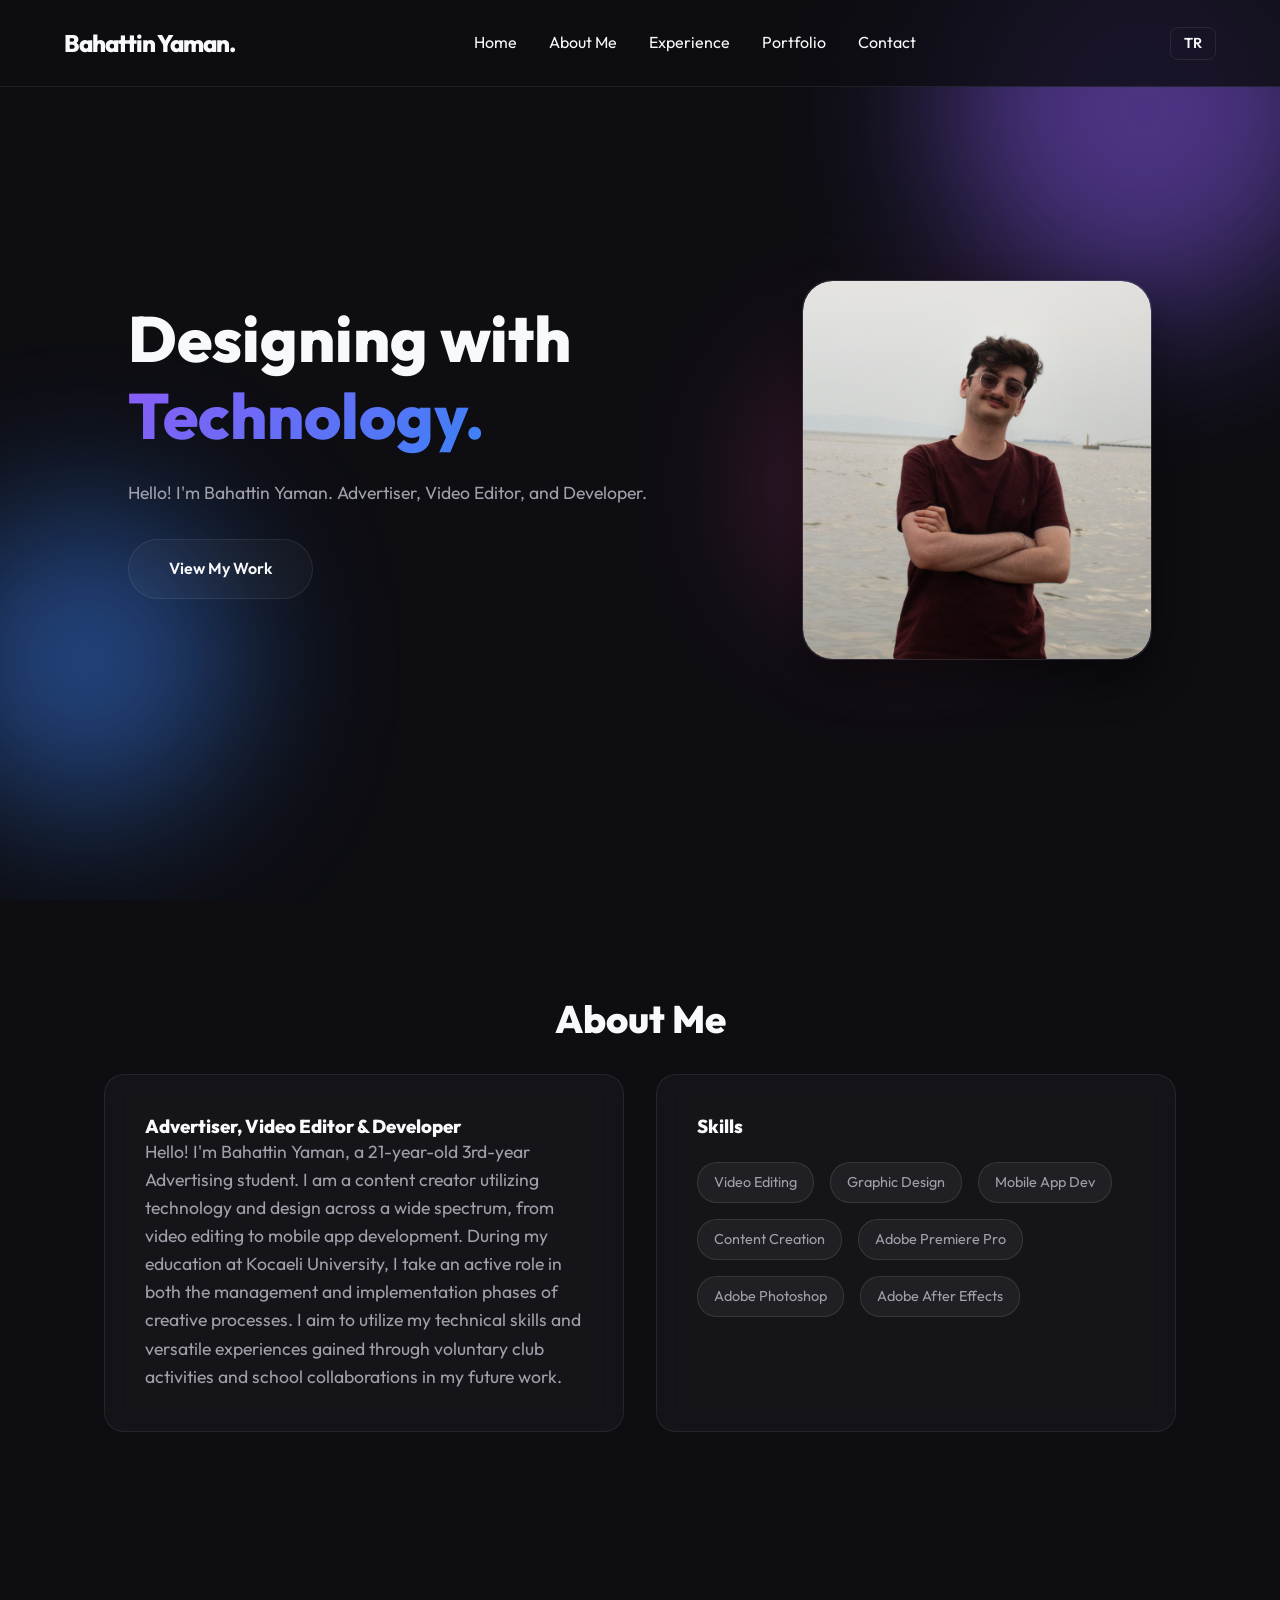
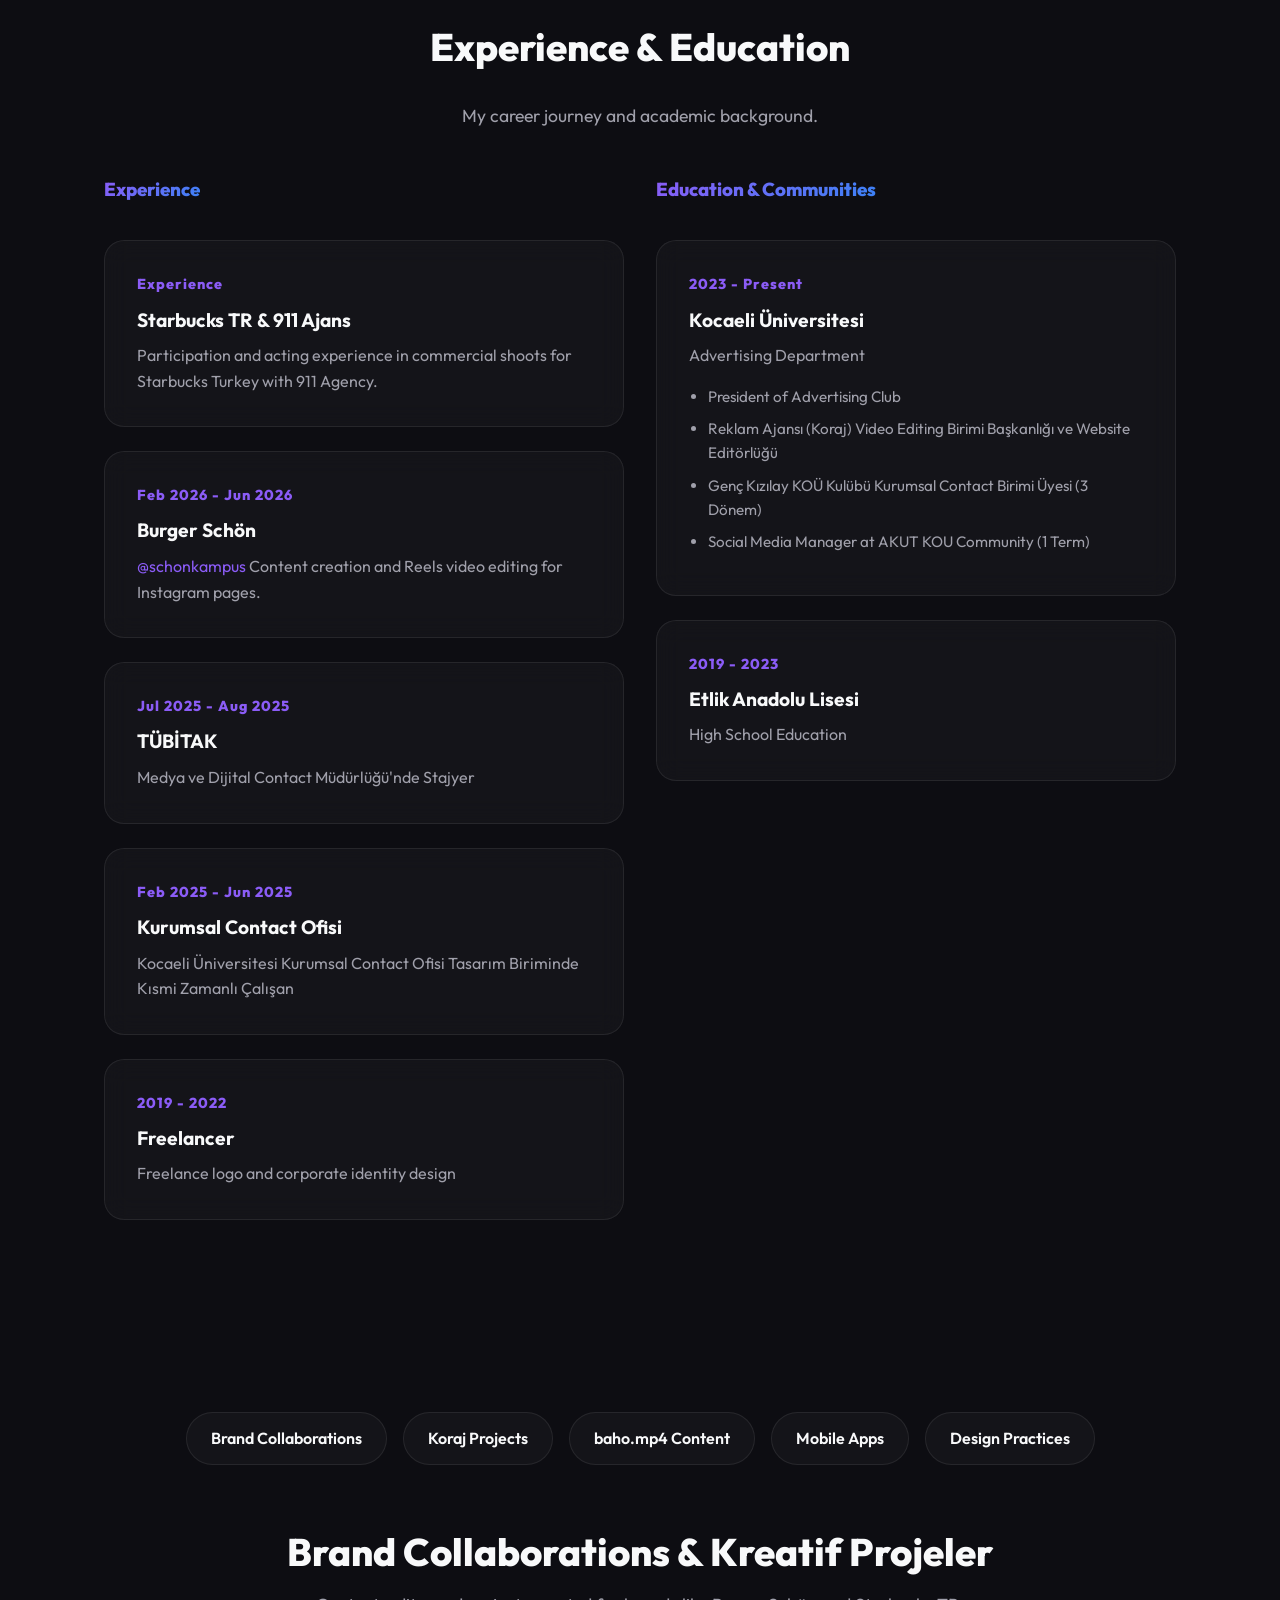
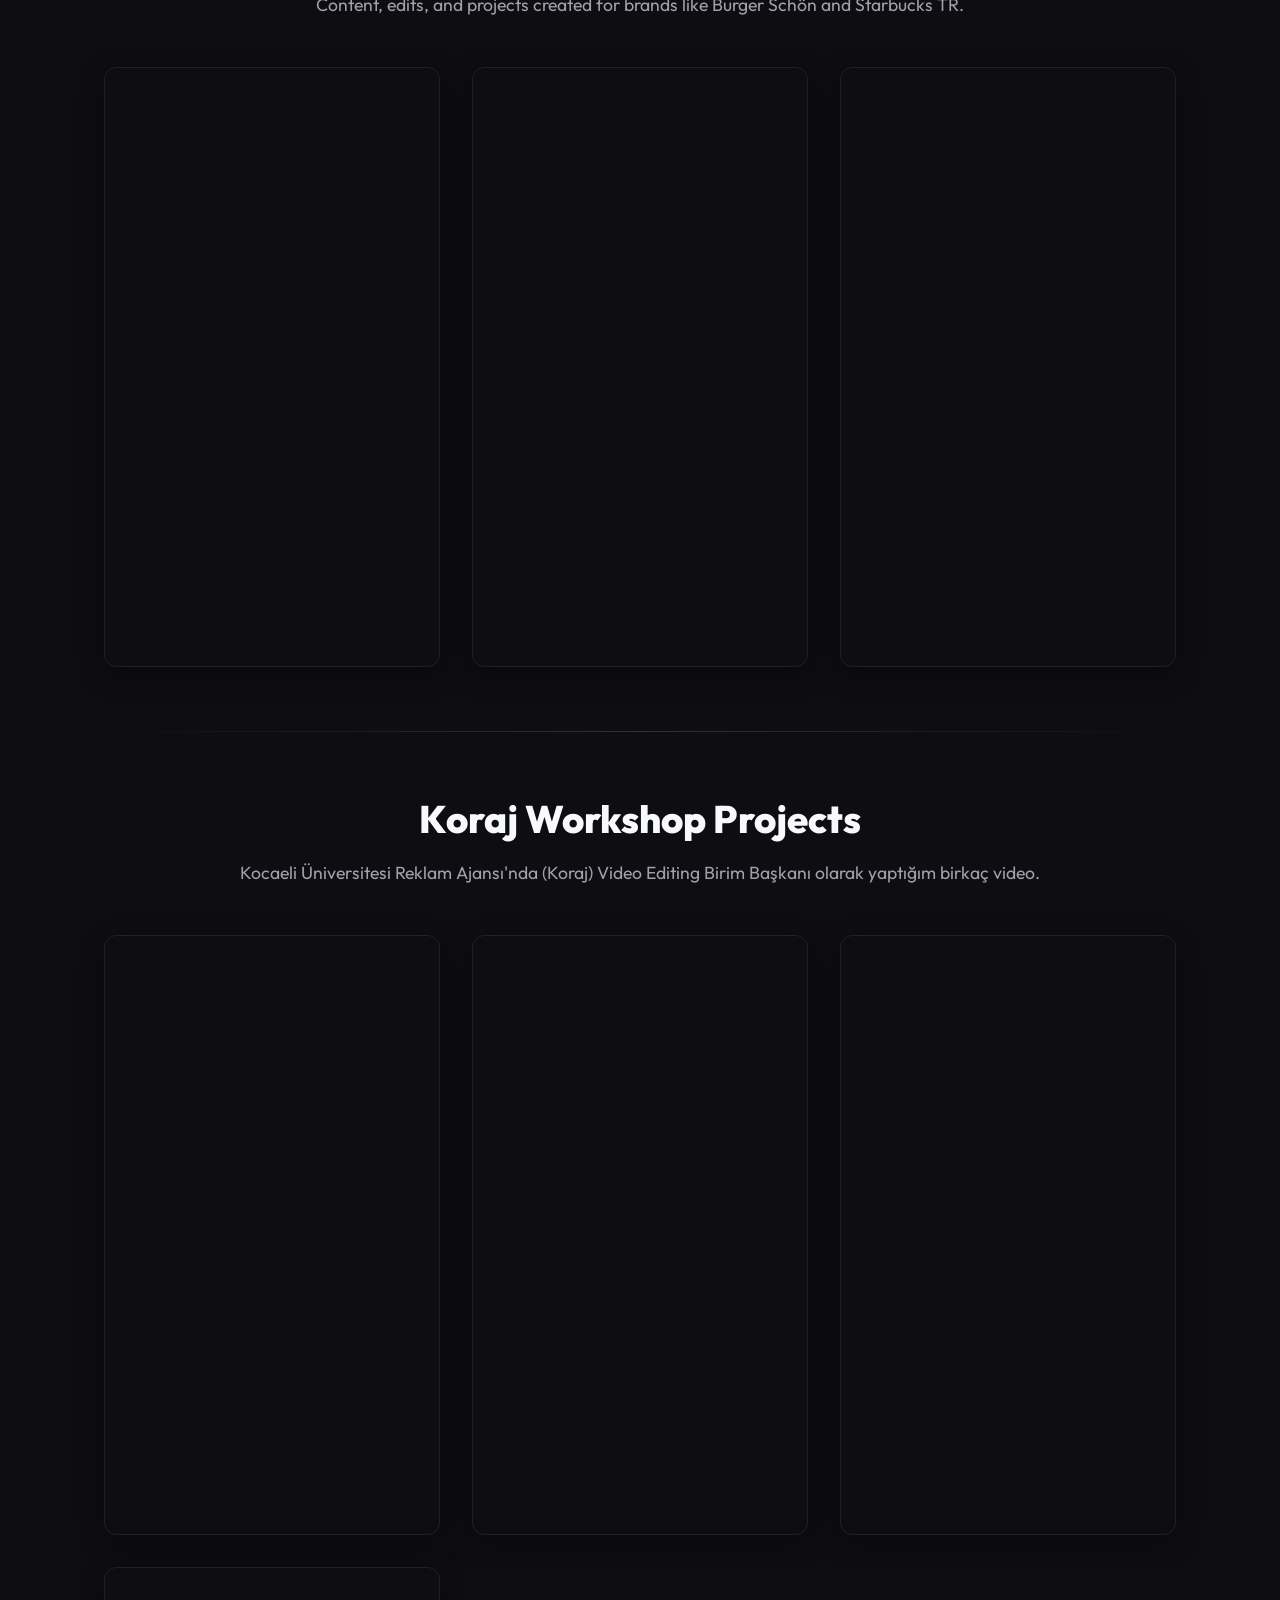
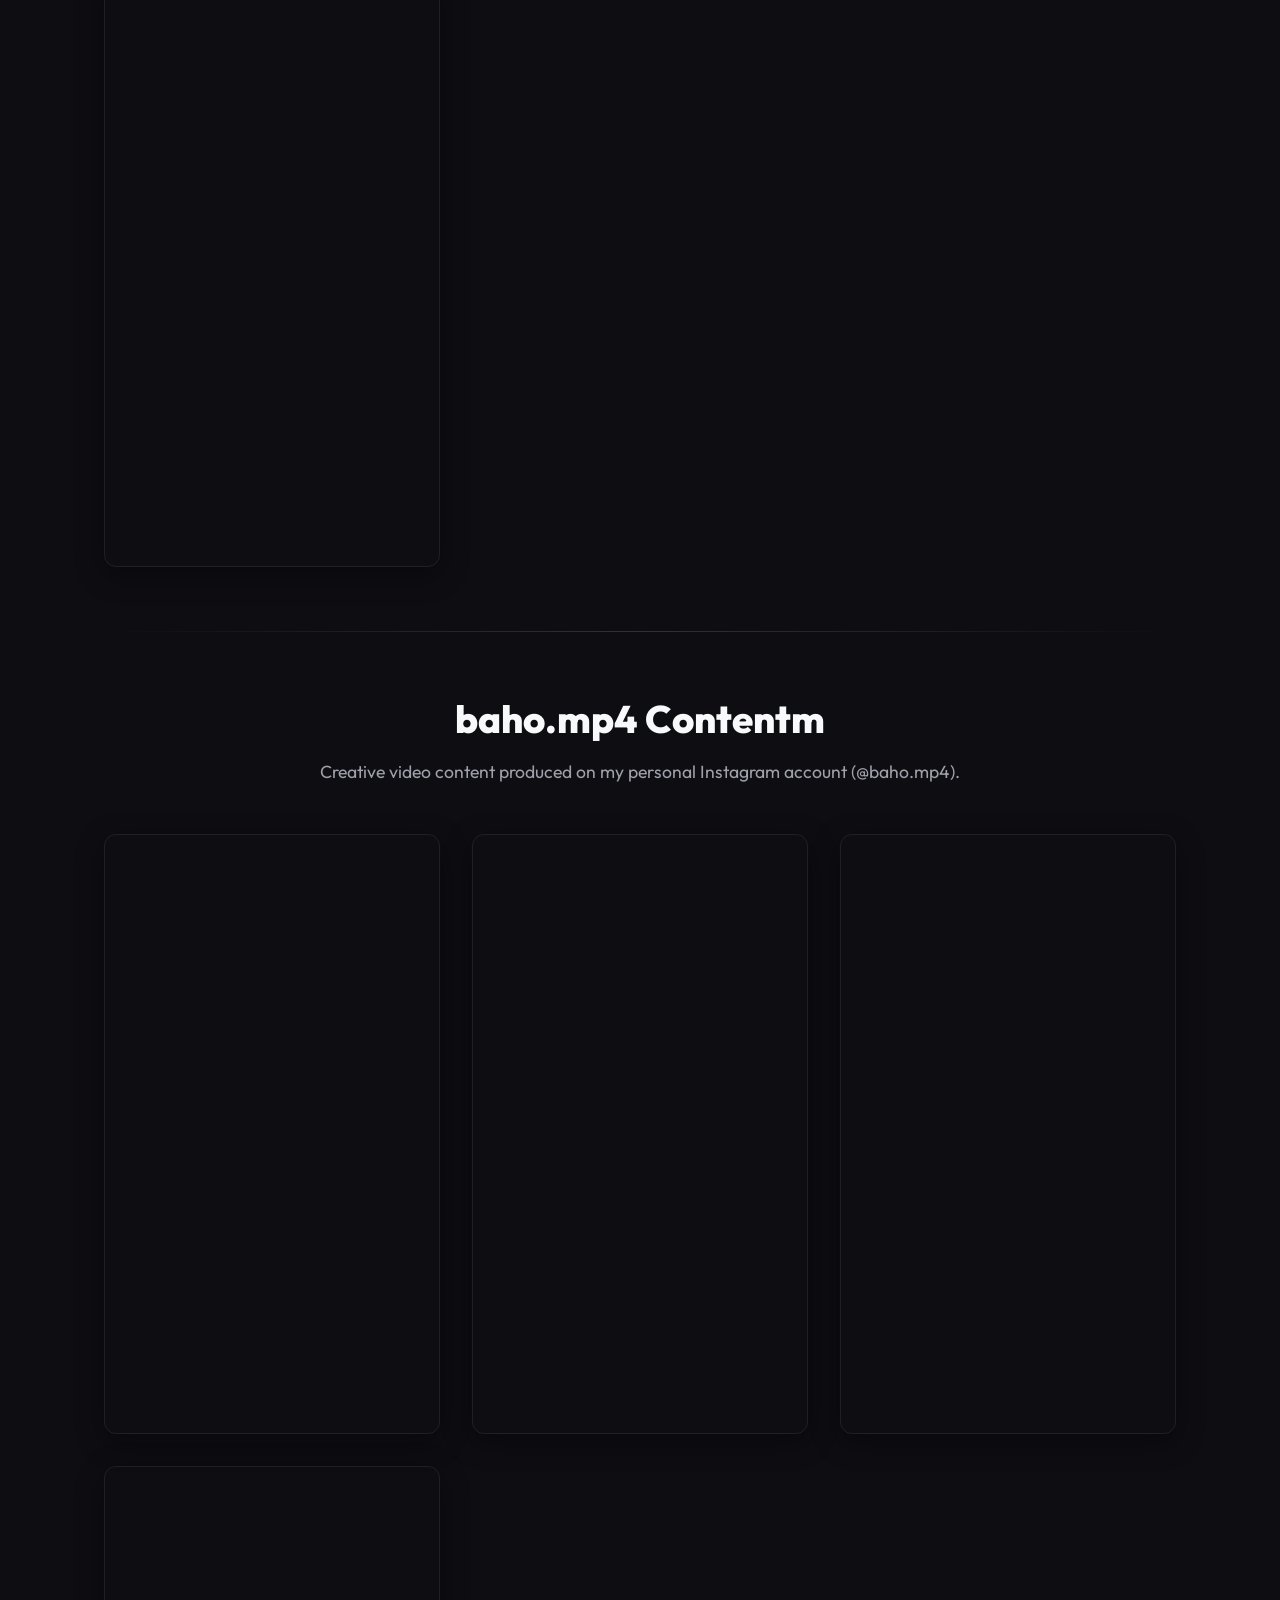
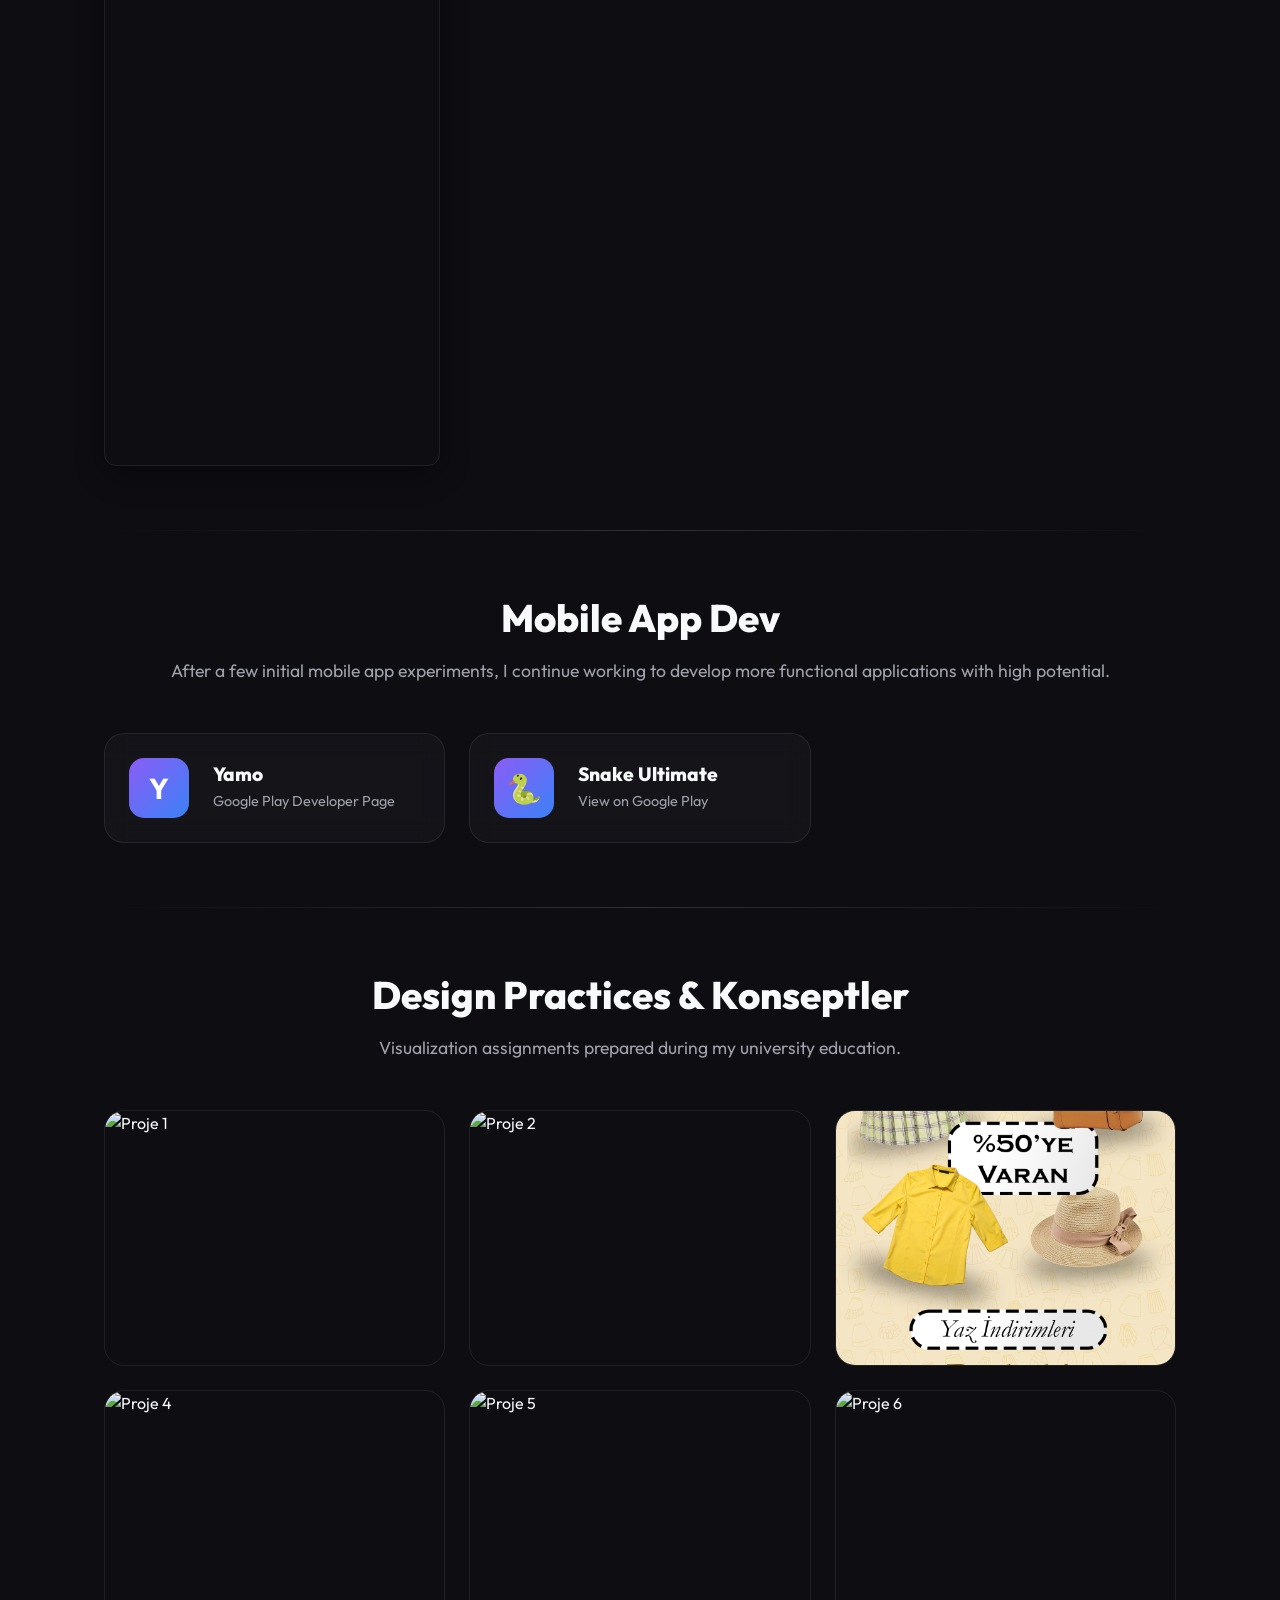
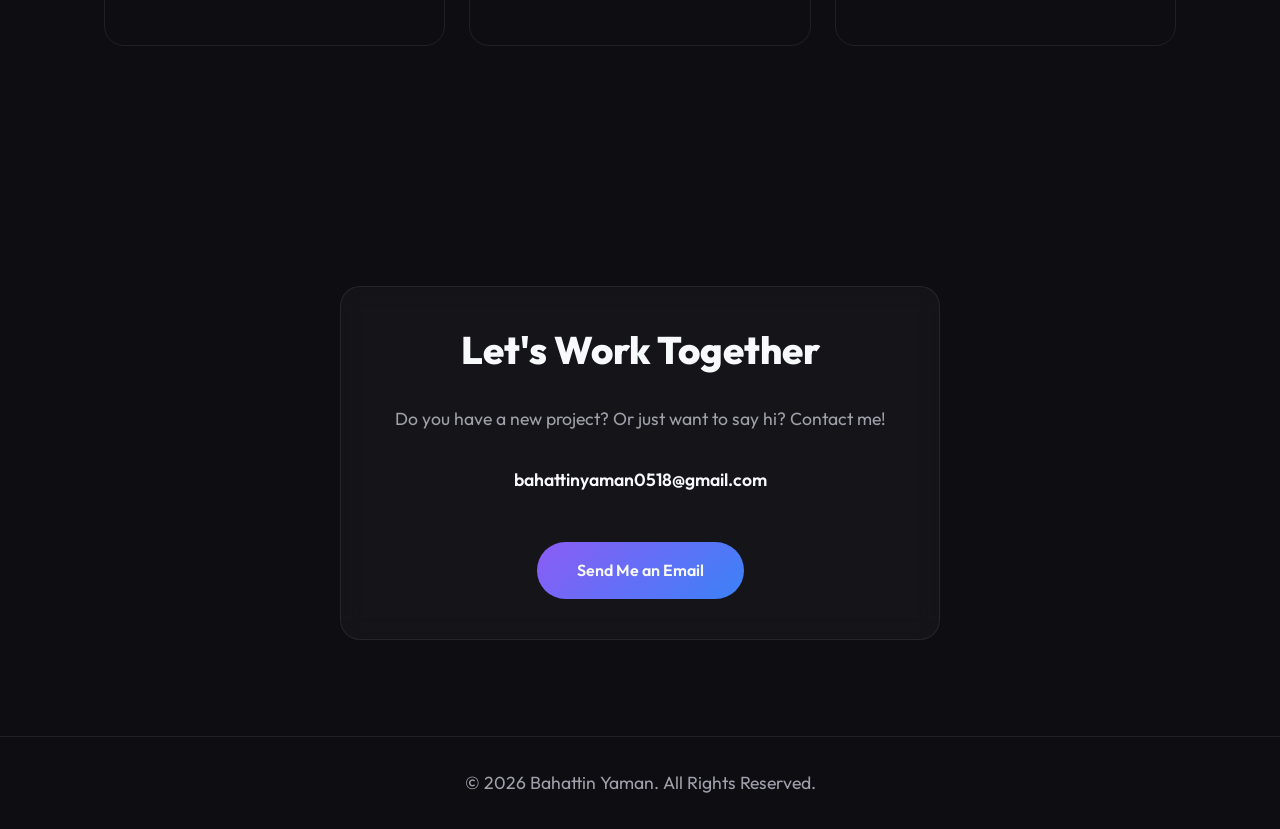
==== index-en.html @ f515470d "Add English translation option and language switcher" ====
<!DOCTYPE html>
<html lang="en">
<head>
    <meta charset="UTF-8">
    <meta name="viewport" content="width=device-width, initial-scale=1.0">
    <title>Bahattin Yaman | Portfolio</title>
    <link rel="stylesheet" href="style.css">
    <link rel="preconnect" href="https://fonts.googleapis.com">
    <link rel="preconnect" href="https://fonts.gstatic.com" crossorigin>
    <link href="https://fonts.googleapis.com/css2?family=Outfit:wght@300;400;600;800&display=swap" rel="stylesheet">
</head>
<body>

    <nav>
        <div class="logo">Bahattin Yaman.</div>
        <ul class="nav-links">
            <li><a href="#hero">Home</a></li>
            <li><a href="#about">About Me</a></li>
            <li><a href="#experience">Experience</a></li>
            <li><a href="#portfolio">Portfolio</a></li>
            <li><a href="#contact">Contact</a></li>
        </ul>
        <div class="lang-switch">
            <a href="index.html" class="lang-btn">TR</a>
        </div>
    </nav>

    <section id="hero">
        <div class="hero-content">
            <h1>Designing with <br><span class="highlight">Technology.</span></h1>
            <p>Hello! I'm Bahattin Yaman. Advertiser, Video Editor, and Developer.</p>
            <a href="#portfolio" class="cta-button">View My Work</a>
        </div>
        <div class="hero-image-container glass-card">
            <img src="gorseller/profil.jpg" alt="Bahattin Yaman" class="hero-profile-img">
        </div>
        <div class="hero-shapes">
            <div class="shape shape-1"></div>
            <div class="shape shape-2"></div>
            <div class="shape shape-3"></div>
        </div>
    </section>

    <section id="about">
        <div class="section-container">
            <h2>About Me</h2>
            <div class="about-grid">
                <div class="about-text glass-card">
                    <h3>Advertiser, Video Editor & Developer</h3>
                    <p>Hello! I'm Bahattin Yaman, a 21-year-old 3rd-year Advertising student. I am a content creator utilizing technology and design across a wide spectrum, from video editing to mobile app development. During my education at Kocaeli University, I take an active role in both the management and implementation phases of creative processes. I aim to utilize my technical skills and versatile experiences gained through voluntary club activities and school collaborations in my future work.</p>
                </div>
                <div class="skills glass-card">
                    <h3>Skills</h3>
                    <div class="skill-tags">
                        <span>Video Editing</span>
                        <span>Graphic Design</span>
                        <span>Mobile App Dev</span>
                        <span>Content Creation</span>
                        <span>Adobe Premiere Pro</span>
                        <span>Adobe Photoshop</span>
                        <span>Adobe After Effects</span>
                    </div>
                </div>
            </div>
        </div>
    </section>

    <section id="experience">
        <div class="section-container">
            <h2>Experience & Education</h2>
            <p class="subtitle">My career journey and academic background.</p>
            
            <div class="timeline-grid">
                <!-- Deneyim Sütunu -->
                <div class="timeline-column">
                    <h3><span class="highlight">Experience</span></h3>
                    
                    <div class="timeline-item glass-card">
                        <div class="timeline-date">Experience</div>
                        <div class="timeline-content">
                            <h4>Starbucks TR & 911 Ajans</h4>
                            <p>Participation and acting experience in commercial shoots for Starbucks Turkey with 911 Agency.</p>
                        </div>
                    </div>

                    <div class="timeline-item glass-card">
                        <div class="timeline-date">Feb 2026 - Jun 2026</div>
                        <div class="timeline-content">
                            <h4>Burger Schön</h4>
                            <p><a href="https://www.instagram.com/schonkampus/" target="_blank" style="color: var(--accent-color); text-decoration: none;">@schonkampus</a> Content creation and Reels video editing for Instagram pages.</p>
                        </div>
                    </div>

                    <div class="timeline-item glass-card">
                        <div class="timeline-date">Jul 2025 - Aug 2025</div>
                        <div class="timeline-content">
                            <h4>TÜBİTAK</h4>
                            <p>Medya ve Dijital Contact Müdürlüğü'nde Stajyer</p>
                        </div>
                    </div>

                    <div class="timeline-item glass-card">
                        <div class="timeline-date">Feb 2025 - Jun 2025</div>
                        <div class="timeline-content">
                            <h4>Kurumsal Contact Ofisi</h4>
                            <p>Kocaeli Üniversitesi Kurumsal Contact Ofisi Tasarım Biriminde Kısmi Zamanlı Çalışan</p>
                        </div>
                    </div>

                    <div class="timeline-item glass-card">
                        <div class="timeline-date">2019 - 2022</div>
                        <div class="timeline-content">
                            <h4>Freelancer</h4>
                            <p>Freelance logo and corporate identity design</p>
                        </div>
                    </div>
                </div>

                <!-- Eğitim Sütunu -->
                <div class="timeline-column">
                    <h3><span class="highlight">Education & Communities</span></h3>
                    
                    <div class="timeline-item glass-card">
                        <div class="timeline-date">2023 - Present</div>
                        <div class="timeline-content">
                            <h4>Kocaeli Üniversitesi</h4>
                            <p>Advertising Department</p>
                            <ul class="timeline-list">
                                <li>President of Advertising Club</li>
                                <li>Reklam Ajansı (Koraj) Video Editing Birimi Başkanlığı ve Website Editörlüğü</li>
                                <li>Genç Kızılay KOÜ Kulübü Kurumsal Contact Birimi Üyesi (3 Dönem)</li>
                                <li>Social Media Manager at AKUT KOU Community (1 Term)</li>
                            </ul>
                        </div>
                    </div>

                    <div class="timeline-item glass-card">
                        <div class="timeline-date">2019 - 2023</div>
                        <div class="timeline-content">
                            <h4>Etlik Anadolu Lisesi</h4>
                            <p>High School Education</p>
                        </div>
                    </div>
                </div>
            </div>
        </div>
    </section>

    <section id="portfolio">
        <div class="section-container">
            
            <!-- Alt Menü -->
            <div class="portfolio-nav">
                <a href="#marka" class="nav-btn">Brand Collaborations</a>
                <a href="#koraj" class="nav-btn">Koraj Projects</a>
                <a href="#baho" class="nav-btn">baho.mp4 Content</a>
                <a href="#mobil" class="nav-btn">Mobile Apps</a>
                <a href="#pratik" class="nav-btn">Design Practices</a>
            </div>

            <!-- Brand Collaborations & Projeler -->
            <div id="marka" class="portfolio-category">
                <h2>Brand Collaborations & Kreatif Projeler</h2>
                <p class="subtitle">Content, edits, and projects created for brands like Burger Schön and Starbucks TR.</p>
                <div class="video-grid">
                    <iframe class="ig-embed" src="https://www.instagram.com/p/DSc8pcOjOQ4/embed/" frameborder="0" scrolling="no" allowtransparency="true"></iframe>
                    <iframe class="ig-embed" src="https://www.instagram.com/p/DWosyIJjNVA/embed/" frameborder="0" scrolling="no" allowtransparency="true"></iframe>
                    <iframe class="ig-embed" src="https://www.instagram.com/reel/DMz-QQwNUcd/embed/" frameborder="0" scrolling="no" allowtransparency="true"></iframe>
                </div>
            </div>

            <div class="divider"></div>

            <!-- Koraj Atölye Çalışmaları -->
            <div id="koraj" class="portfolio-category">
                <h2>Koraj Workshop Projects</h2>
                <p class="subtitle">Kocaeli Üniversitesi Reklam Ajansı'nda (Koraj) Video Editing Birim Başkanı olarak yaptığım birkaç video.</p>
                <div class="video-grid">
                    <iframe class="ig-embed" src="https://www.instagram.com/p/DJeEVzMM4oi/embed/" frameborder="0" scrolling="no" allowtransparency="true"></iframe>
                    <iframe class="ig-embed" src="https://www.instagram.com/p/DMvYpWDMexZ/embed/" frameborder="0" scrolling="no" allowtransparency="true"></iframe>
                    <iframe class="ig-embed" src="https://www.instagram.com/p/DQUkyUsDOHr/embed/" frameborder="0" scrolling="no" allowtransparency="true"></iframe>
                    <iframe class="ig-embed" src="https://www.instagram.com/p/DP9D6k-DK1r/embed/" frameborder="0" scrolling="no" allowtransparency="true"></iframe>
                </div>
            </div>

            <div class="divider"></div>

            <!-- baho.mp4 Content -->
            <div id="baho" class="portfolio-category">
                <h2>baho.mp4 Contentm</h2>
                <p class="subtitle">Creative video content produced on my personal Instagram account (@baho.mp4).</p>
                <div class="video-grid">
                    <iframe class="ig-embed" src="https://www.instagram.com/p/DXkDoYnCAzc/embed/" frameborder="0" scrolling="no" allowtransparency="true"></iframe>
                    <iframe class="ig-embed" src="https://www.instagram.com/p/DRr7aQBAl-c/embed/" frameborder="0" scrolling="no" allowtransparency="true"></iframe>
                    <iframe class="ig-embed" src="https://www.instagram.com/p/DMPxpTbCtS6/embed/" frameborder="0" scrolling="no" allowtransparency="true"></iframe>
                    <iframe class="ig-embed" src="https://www.instagram.com/p/DJuL3BYihOL/embed/" frameborder="0" scrolling="no" allowtransparency="true"></iframe>
                </div>
            </div>

            <div class="divider"></div>

            <!-- Mobile App Dev -->
            <div id="mobil" class="portfolio-category">
                <h2>Mobile App Dev</h2>
                <p class="subtitle">After a few initial mobile app experiments, I continue working to develop more functional applications with high potential.</p>
                <div class="app-grid">
                    <a href="https://play.google.com/store/apps/dev?id=5616669249679697793&hl=tr" target="_blank" class="app-card glass-card">
                        <div class="app-icon">Y</div>
                        <div class="app-info">
                            <h3>Yamo</h3>
                            <p>Google Play Developer Page</p>
                        </div>
                    </a>
                    <a href="https://play.google.com/store/apps/details?id=com.yamo.snake_ultimate_last&hl=tr" target="_blank" class="app-card glass-card">
                        <div class="app-icon">🐍</div>
                        <div class="app-info">
                            <h3>Snake Ultimate</h3>
                            <p>View on Google Play</p>
                        </div>
                    </a>
                </div>
            </div>

            <div class="divider"></div>

            <!-- Akademik Çalışmalar -->
            <div id="pratik" class="portfolio-category">
                <h2>Design Practices & Konseptler</h2>
                <p class="subtitle">Visualization assignments prepared during my university education.</p>
                <div class="gallery-grid">
                    <div class="gallery-item">
                        <img src="gorseller/2.hafta.png" alt="Proje 1" loading="lazy">
                        <div class="overlay">
                            <span class="view-text">View</span>
                        </div>
                    </div>
                    <div class="gallery-item">
                        <img src="gorseller/3.hafta.png" alt="Proje 2" loading="lazy">
                        <div class="overlay">
                            <span class="view-text">View</span>
                        </div>
                    </div>
                    <div class="gallery-item">
                        <img src="gorseller/5.hafta - Kopya.png" alt="Proje 3" loading="lazy">
                        <div class="overlay">
                            <span class="view-text">View</span>
                        </div>
                    </div>
                    <div class="gallery-item">
                        <img src="gorseller/6. hafta.png" alt="Proje 4" loading="lazy">
                        <div class="overlay">
                            <span class="view-text">View</span>
                        </div>
                    </div>
                    <div class="gallery-item">
                        <img src="gorseller/7.HAFTA.png" alt="Proje 5" loading="lazy">
                        <div class="overlay">
                            <span class="view-text">View</span>
                        </div>
                    </div>
                    <div class="gallery-item">
                        <img src="gorseller/8.hafta - Kopya.png" alt="Proje 6" loading="lazy">
                        <div class="overlay">
                            <span class="view-text">View</span>
                        </div>
                    </div>
                </div>
            </div>
        </div>
    </section>

    <section id="contact">
        <div class="section-container">
            <div class="contact-card glass-card">
                <h2>Let's Work Together</h2>
                <p>Do you have a new project? Or just want to say hi? Contact me!</p>
                <p style="font-weight: 600; margin-bottom: 1rem; color: var(--text-primary);">bahattinyaman0518@gmail.com</p>
                <a href="mailto:bahattinyaman0518@gmail.com" class="cta-button primary">Send Me an Email</a>
            </div>
        </div>
    </section>

    <footer>
        <p>&copy; 2026 Bahattin Yaman. All Rights Reserved.</p>
    </footer>

    <!-- Lightbox for Image Viewing -->
    <div id="lightbox" class="lightbox">
        <span class="close">&times;</span>
        <img class="lightbox-content" id="lightbox-img">
    </div>

    <script src="script.js"></script>
</body>
</html>
---- style.css ----
:root {
    --bg-color: #0d0d12;
    --text-primary: #f8f9fa;
    --text-secondary: #a0a0ab;
    --accent-color: #8b5cf6;
    --accent-gradient: linear-gradient(135deg, #8b5cf6, #3b82f6);
    --glass-bg: rgba(255, 255, 255, 0.03);
    --glass-border: rgba(255, 255, 255, 0.08);
}

* {
    margin: 0;
    padding: 0;
    box-sizing: border-box;
}

html {
    scroll-behavior: smooth;
}

body {
    font-family: 'Outfit', sans-serif;
    background-color: var(--bg-color);
    color: var(--text-primary);
    line-height: 1.6;
    overflow-x: hidden;
}

/* Typography */
h1, h2, h3 {
    font-weight: 800;
    line-height: 1.2;
}

h1 {
    font-size: clamp(3rem, 5vw, 5rem);
    margin-bottom: 1.5rem;
}

h2 {
    font-size: clamp(2rem, 3vw, 3rem);
    margin-bottom: 2rem;
    text-align: center;
}

p {
    color: var(--text-secondary);
    font-size: 1.1rem;
}

.highlight {
    background: var(--accent-gradient);
    -webkit-background-clip: text;
    -webkit-text-fill-color: transparent;
}

.subtitle {
    text-align: center;
    margin-bottom: 3rem;
}

/* Glassmorphism Classes */
.glass-card {
    background: var(--glass-bg);
    backdrop-filter: blur(12px);
    -webkit-backdrop-filter: blur(12px);
    border: 1px solid var(--glass-border);
    border-radius: 20px;
    padding: 2.5rem;
    transition: transform 0.3s ease, border-color 0.3s ease;
}

.glass-card:hover {
    transform: translateY(-5px);
    border-color: rgba(255, 255, 255, 0.15);
}

/* Navigation */
nav {
    position: fixed;
    top: 0;
    left: 0;
    width: 100%;
    padding: 1.5rem 5%;
    display: flex;
    justify-content: space-between;
    align-items: center;
    z-index: 100;
    background: rgba(13, 13, 18, 0.8);
    backdrop-filter: blur(10px);
    border-bottom: 1px solid var(--glass-border);
}

.logo {
    font-size: 1.5rem;
    font-weight: 800;
    letter-spacing: -1px;
}

.nav-links {
    list-style: none;
    display: flex;
    gap: 2rem;
}

.nav-links a {
    color: var(--text-primary);
    text-decoration: none;
    font-weight: 400;
    transition: color 0.3s ease;
}

.nav-links a:hover {
    color: var(--accent-color);
}

.lang-switch {
    margin-left: 1rem;
}

.lang-btn {
    padding: 0.4rem 0.8rem;
    border: 1px solid var(--glass-border);
    border-radius: 8px;
    color: var(--text-primary);
    text-decoration: none;
    font-weight: 600;
    font-size: 0.9rem;
    transition: all 0.3s ease;
}

.lang-btn:hover {
    background: var(--accent-gradient);
    border-color: transparent;
    color: white;
}

/* Buttons */
.cta-button {
    display: inline-block;
    padding: 1rem 2.5rem;
    background: var(--glass-bg);
    border: 1px solid var(--glass-border);
    color: var(--text-primary);
    text-decoration: none;
    border-radius: 50px;
    font-weight: 600;
    margin-top: 2rem;
    transition: all 0.3s ease;
    cursor: pointer;
}

.cta-button:hover {
    background: var(--accent-gradient);
    border-color: transparent;
    transform: translateY(-2px);
    box-shadow: 0 10px 20px rgba(139, 92, 246, 0.2);
}

.cta-button.primary {
    background: var(--accent-gradient);
    border: none;
}

/* Sections */
.section-container {
    max-width: 1200px;
    margin: 0 auto;
    padding: 6rem 5%;
}

/* Hero Section */
#hero {
    min-height: 100vh;
    display: flex;
    align-items: center;
    justify-content: space-between;
    padding: 0 10%;
    position: relative;
    overflow: hidden;
}

.hero-content {
    max-width: 600px;
    z-index: 2;
    position: relative;
}

.hero-image-container {
    z-index: 2;
    position: relative;
    width: 350px;
    height: 380px;
    border-radius: 30px;
    overflow: hidden;
    padding: 0;
    margin-left: 2rem;
    box-shadow: 0 20px 40px rgba(0, 0, 0, 0.4);
    transform: translateY(20px);
    animation: float 6s ease-in-out infinite;
}

.hero-profile-img {
    width: 100%;
    height: 100%;
    object-fit: cover;
    object-position: center 20%;
    border-radius: 30px;
}

@keyframes float {
    0% { transform: translateY(0px); }
    50% { transform: translateY(-15px); }
    100% { transform: translateY(0px); }
}

@media (max-width: 968px) {
    #hero {
        flex-direction: column-reverse;
        justify-content: center;
        text-align: center;
        padding-top: 120px;
        padding-bottom: 60px;
        gap: 3rem;
    }
    
    .hero-content {
        max-width: 100%;
    }
    
    .hero-image-container {
        width: 260px;
        height: 280px;
        margin-left: 0;
    }
}

.hero-shapes {
    position: absolute;
    top: 0;
    left: 0;
    width: 100%;
    height: 100%;
    z-index: 1;
    overflow: hidden;
    pointer-events: none;
}

.shape {
    position: absolute;
    border-radius: 50%;
    filter: blur(80px);
    opacity: 0.5;
}

.shape-1 {
    width: 400px;
    height: 400px;
    background: #8b5cf6;
    top: -10%;
    right: -5%;
}

.shape-2 {
    width: 300px;
    height: 300px;
    background: #3b82f6;
    bottom: 10%;
    left: -5%;
}

.shape-3 {
    width: 250px;
    height: 250px;
    background: #ec4899;
    top: 40%;
    right: 20%;
    opacity: 0.3;
}

/* About Section */
.about-grid {
    display: grid;
    grid-template-columns: 1fr 1fr;
    gap: 2rem;
}

.skill-tags {
    display: flex;
    flex-wrap: wrap;
    gap: 1rem;
    margin-top: 1.5rem;
}

.skill-tags span {
    padding: 0.5rem 1rem;
    background: rgba(255, 255, 255, 0.05);
    border: 1px solid rgba(255, 255, 255, 0.1);
    border-radius: 20px;
    font-size: 0.9rem;
    color: var(--text-secondary);
}

/* Experience Section */
.timeline-grid {
    display: grid;
    grid-template-columns: 1fr 1fr;
    gap: 2rem;
}

.timeline-column {
    display: flex;
    flex-direction: column;
    gap: 1.5rem;
}

.timeline-column h3 {
    margin-bottom: 1rem;
}

.timeline-item {
    position: relative;
    padding: 2rem;
}

.timeline-date {
    color: var(--accent-color);
    font-weight: 800;
    font-size: 0.9rem;
    margin-bottom: 0.5rem;
    letter-spacing: 1px;
}

.timeline-content h4 {
    font-size: 1.2rem;
    margin-bottom: 0.5rem;
    color: var(--text-primary);
}

.timeline-content p {
    font-size: 1rem;
    color: var(--text-secondary);
}

.timeline-list {
    margin-top: 1rem;
    padding-left: 1.2rem;
    color: var(--text-secondary);
    font-size: 0.95rem;
}

.timeline-list li {
    margin-bottom: 0.5rem;
}

@media (max-width: 768px) {
    .timeline-grid {
        grid-template-columns: 1fr;
    }
}

/* Portfolio Section */
.gallery-grid {
    display: grid;
    grid-template-columns: repeat(auto-fill, minmax(300px, 1fr));
    gap: 1.5rem;
}

.gallery-item {
    position: relative;
    border-radius: 20px;
    overflow: hidden;
    aspect-ratio: 4/3;
    cursor: pointer;
    border: 1px solid var(--glass-border);
}

.gallery-item img {
    width: 100%;
    height: 100%;
    object-fit: cover;
    transition: transform 0.5s ease;
}

.overlay {
    position: absolute;
    top: 0;
    left: 0;
    width: 100%;
    height: 100%;
    background: rgba(13, 13, 18, 0.7);
    display: flex;
    justify-content: center;
    align-items: center;
    opacity: 0;
    transition: opacity 0.3s ease;
}

.gallery-item:hover img {
    transform: scale(1.05);
}

.gallery-item:hover .overlay {
    opacity: 1;
}

.view-text {
    padding: 0.8rem 1.5rem;
    border: 1px solid rgba(255, 255, 255, 0.5);
    border-radius: 50px;
    color: white;
    font-weight: 600;
    transform: translateY(20px);
    transition: transform 0.3s ease;
}

.gallery-item:hover .view-text {
    transform: translateY(0);
}
.portfolio-nav {
    display: flex;
    justify-content: center;
    flex-wrap: wrap;
    gap: 1rem;
    margin-bottom: 4rem;
}

.nav-btn {
    padding: 0.8rem 1.5rem;
    background: var(--glass-bg);
    border: 1px solid var(--glass-border);
    color: var(--text-primary);
    text-decoration: none;
    border-radius: 50px;
    font-weight: 600;
    transition: all 0.3s ease;
}

.nav-btn:hover {
    background: var(--accent-gradient);
    border-color: transparent;
    transform: translateY(-2px);
    box-shadow: 0 5px 15px rgba(139, 92, 246, 0.3);
}

.portfolio-category {
    margin-bottom: 3rem;
    scroll-margin-top: 100px;
}

.portfolio-category h2 {
    margin-bottom: 1rem;
}

.video-grid {
    display: grid;
    grid-template-columns: repeat(auto-fill, minmax(300px, 1fr));
    gap: 2rem;
    justify-items: center;
}

.ig-embed {
    width: 100%;
    max-width: 340px;
    height: 600px;
    border-radius: 12px;
    box-shadow: 0 8px 30px rgba(0,0,0,0.3);
    background: transparent;
    border: 1px solid var(--glass-border);
}

.app-grid {
    display: grid;
    grid-template-columns: repeat(auto-fill, minmax(300px, 1fr));
    gap: 1.5rem;
    margin-top: 2rem;
}

.app-card {
    display: flex;
    align-items: center;
    gap: 1.5rem;
    padding: 1.5rem;
    text-decoration: none;
    color: var(--text-primary);
}

.app-card:hover {
    border-color: var(--accent-color);
}

.app-icon {
    width: 60px;
    height: 60px;
    background: var(--accent-gradient);
    border-radius: 15px;
    display: flex;
    justify-content: center;
    align-items: center;
    font-size: 1.8rem;
    font-weight: bold;
    color: white;
}

.app-info h3 {
    font-size: 1.2rem;
    margin-bottom: 0.2rem;
}

.app-info p {
    font-size: 0.9rem;
    margin: 0;
}

.divider {
    height: 1px;
    background: linear-gradient(90deg, transparent, rgba(255, 255, 255, 0.15), transparent);
    margin: 4rem 0;
}

/* Contact Section */
.contact-card {
    text-align: center;
    max-width: 600px;
    margin: 0 auto;
}

.contact-card p {
    margin-bottom: 2rem;
}

/* Footer */
footer {
    text-align: center;
    padding: 2rem;
    border-top: 1px solid var(--glass-border);
    color: var(--text-secondary);
}

/* Lightbox */
.lightbox {
    display: none;
    position: fixed;
    z-index: 1000;
    padding-top: 50px;
    left: 0;
    top: 0;
    width: 100%;
    height: 100%;
    background-color: rgba(0, 0, 0, 0.9);
    backdrop-filter: blur(5px);
}

.lightbox-content {
    margin: auto;
    display: block;
    max-width: 90%;
    max-height: 80vh;
    border-radius: 10px;
    box-shadow: 0 0 30px rgba(0,0,0,0.5);
    animation: zoom 0.3s ease;
}

@keyframes zoom {
    from {transform: scale(0.9); opacity: 0;}
    to {transform: scale(1); opacity: 1;}
}

.close {
    position: absolute;
    top: 30px;
    right: 40px;
    color: #f1f1f1;
    font-size: 40px;
    font-weight: bold;
    cursor: pointer;
    transition: 0.3s;
}

.close:hover,
.close:focus {
    color: var(--accent-color);
    text-decoration: none;
    cursor: pointer;
}

/* Responsive */
@media (max-width: 768px) {
    .about-grid {
        grid-template-columns: 1fr;
    }
    
    .nav-links {
        display: none;
    }
}
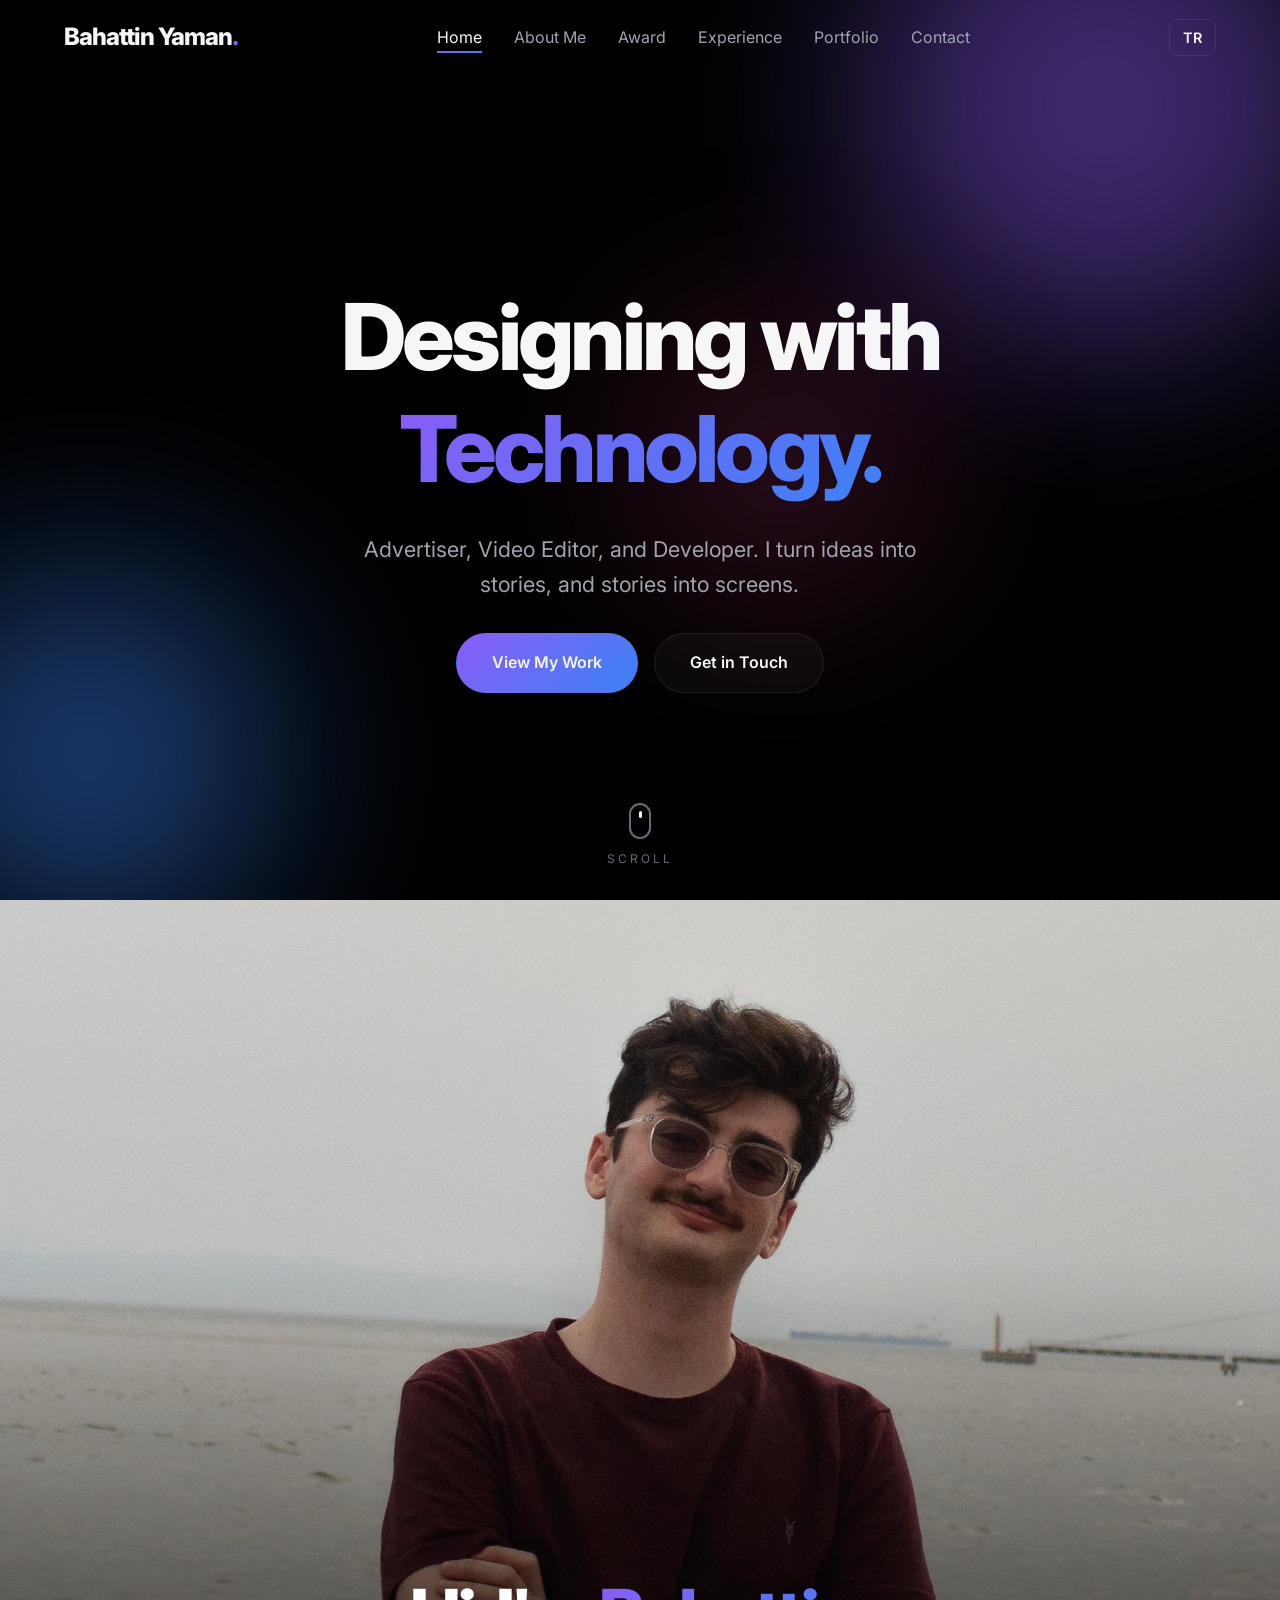
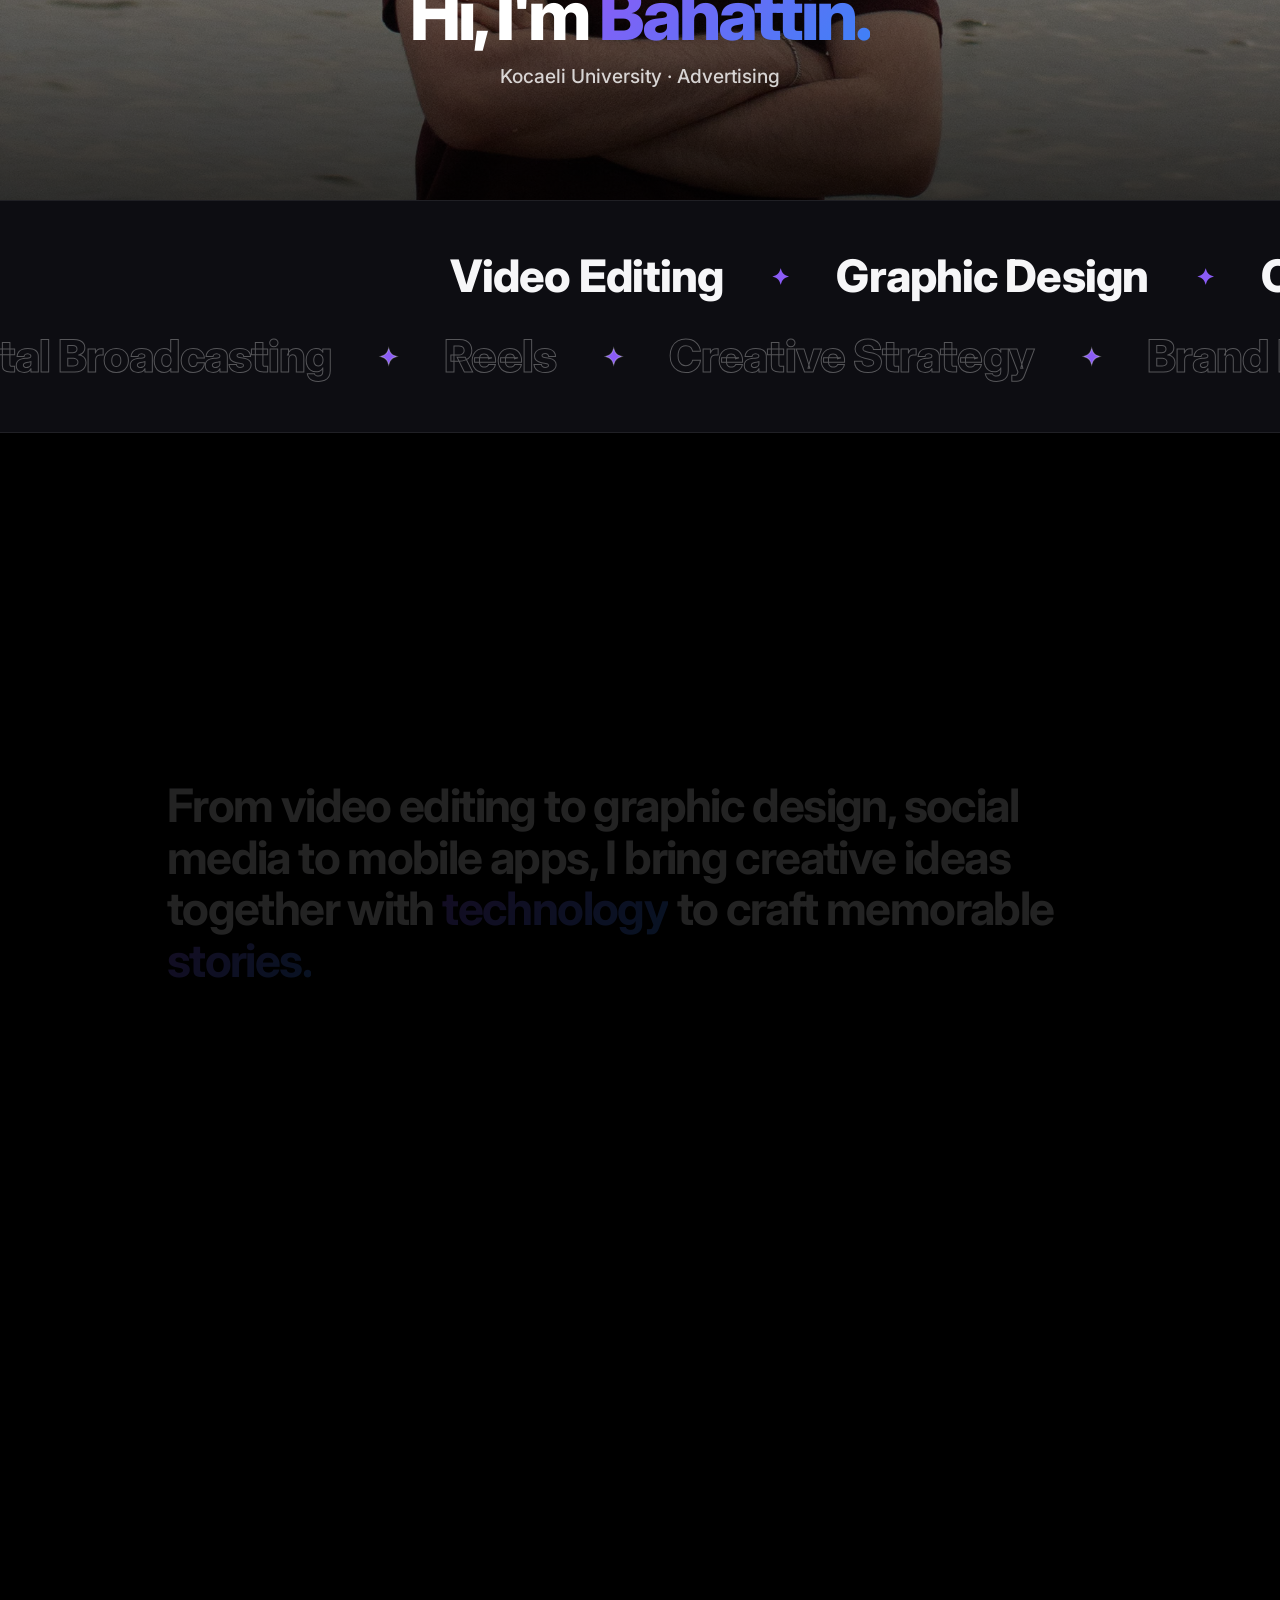
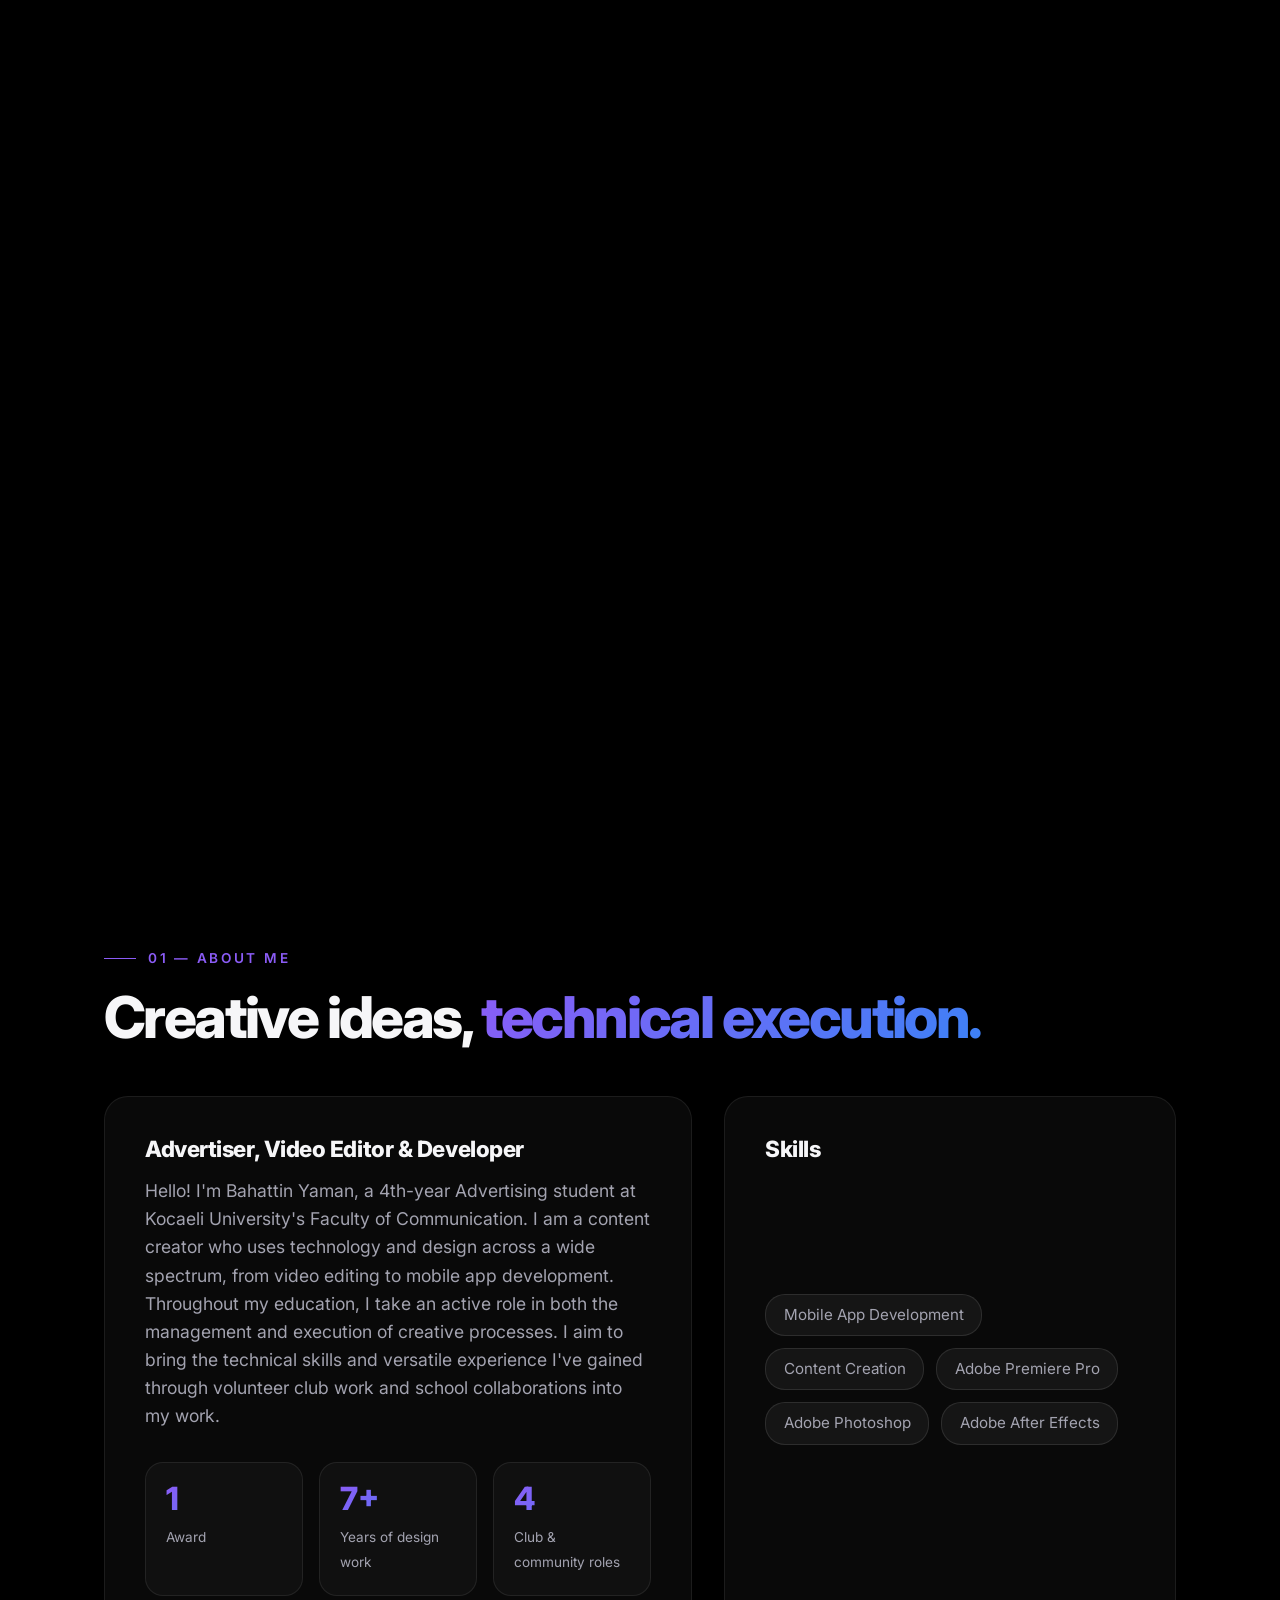
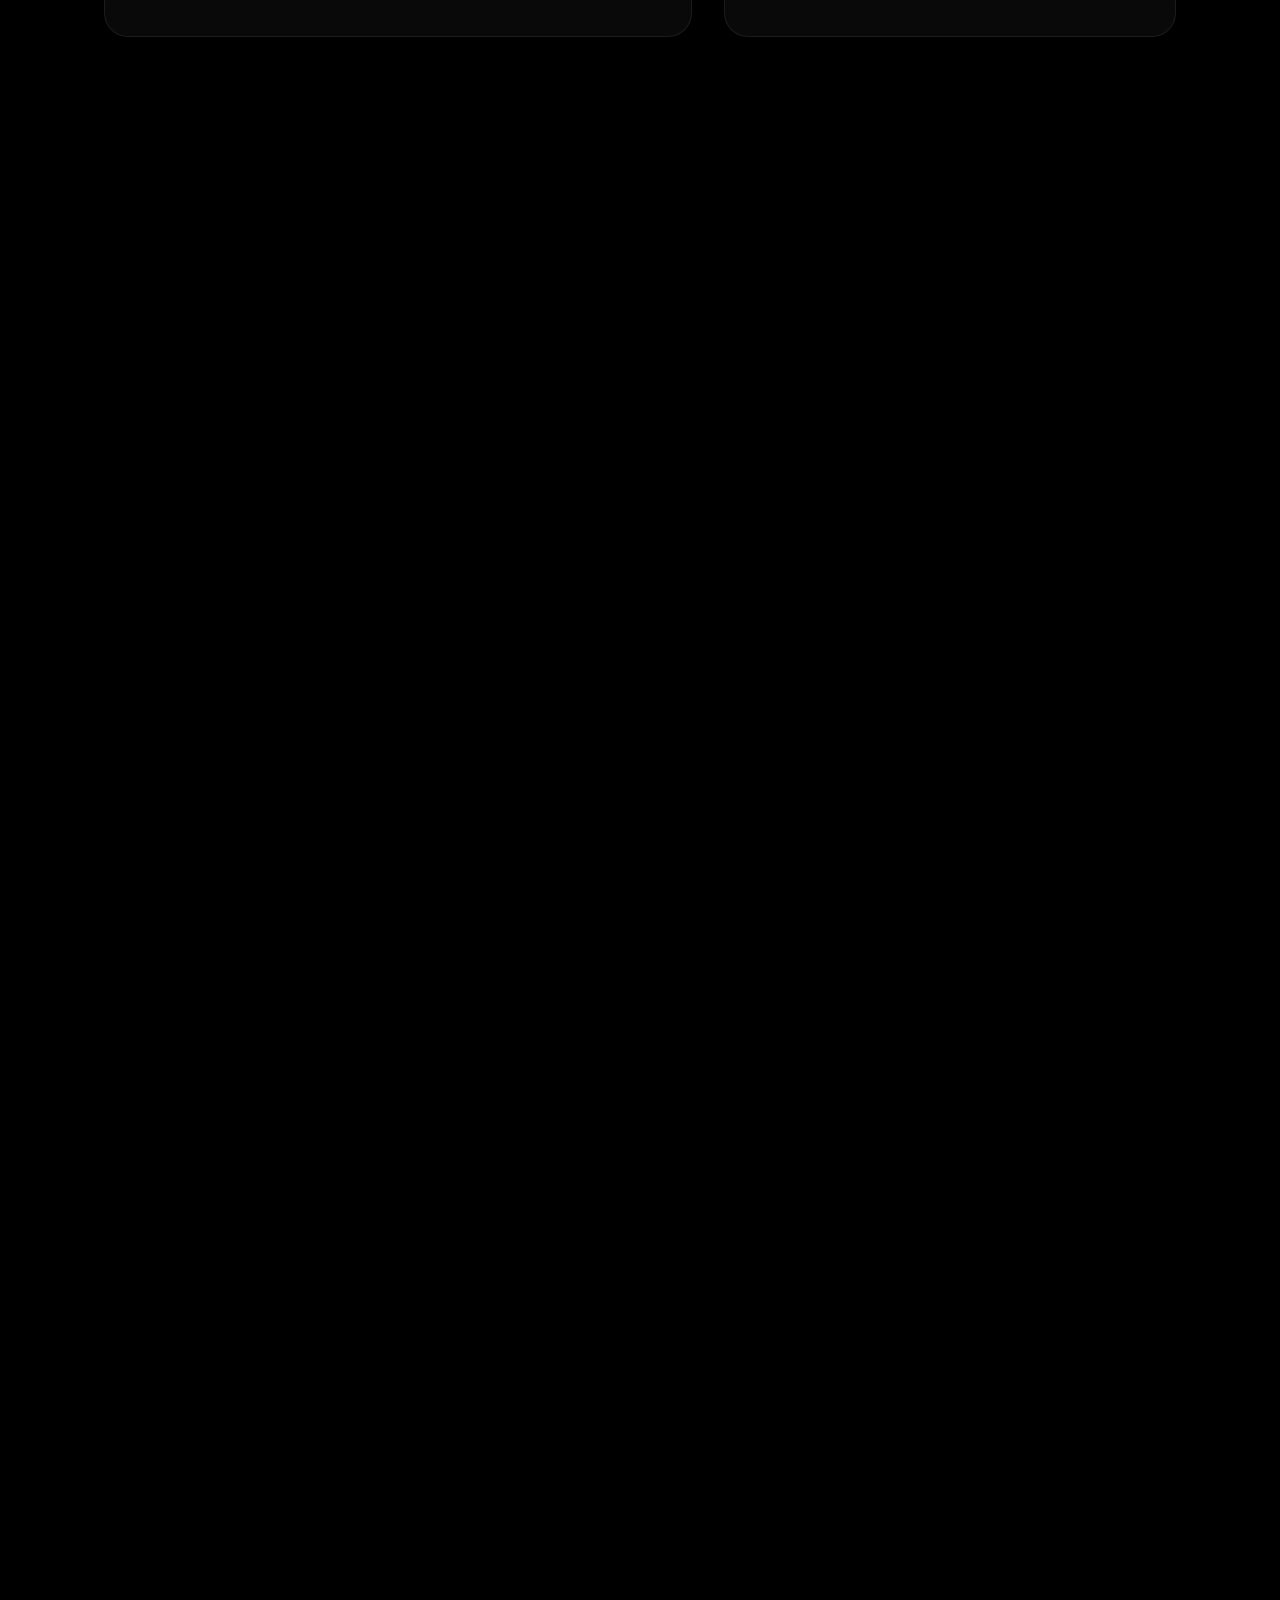
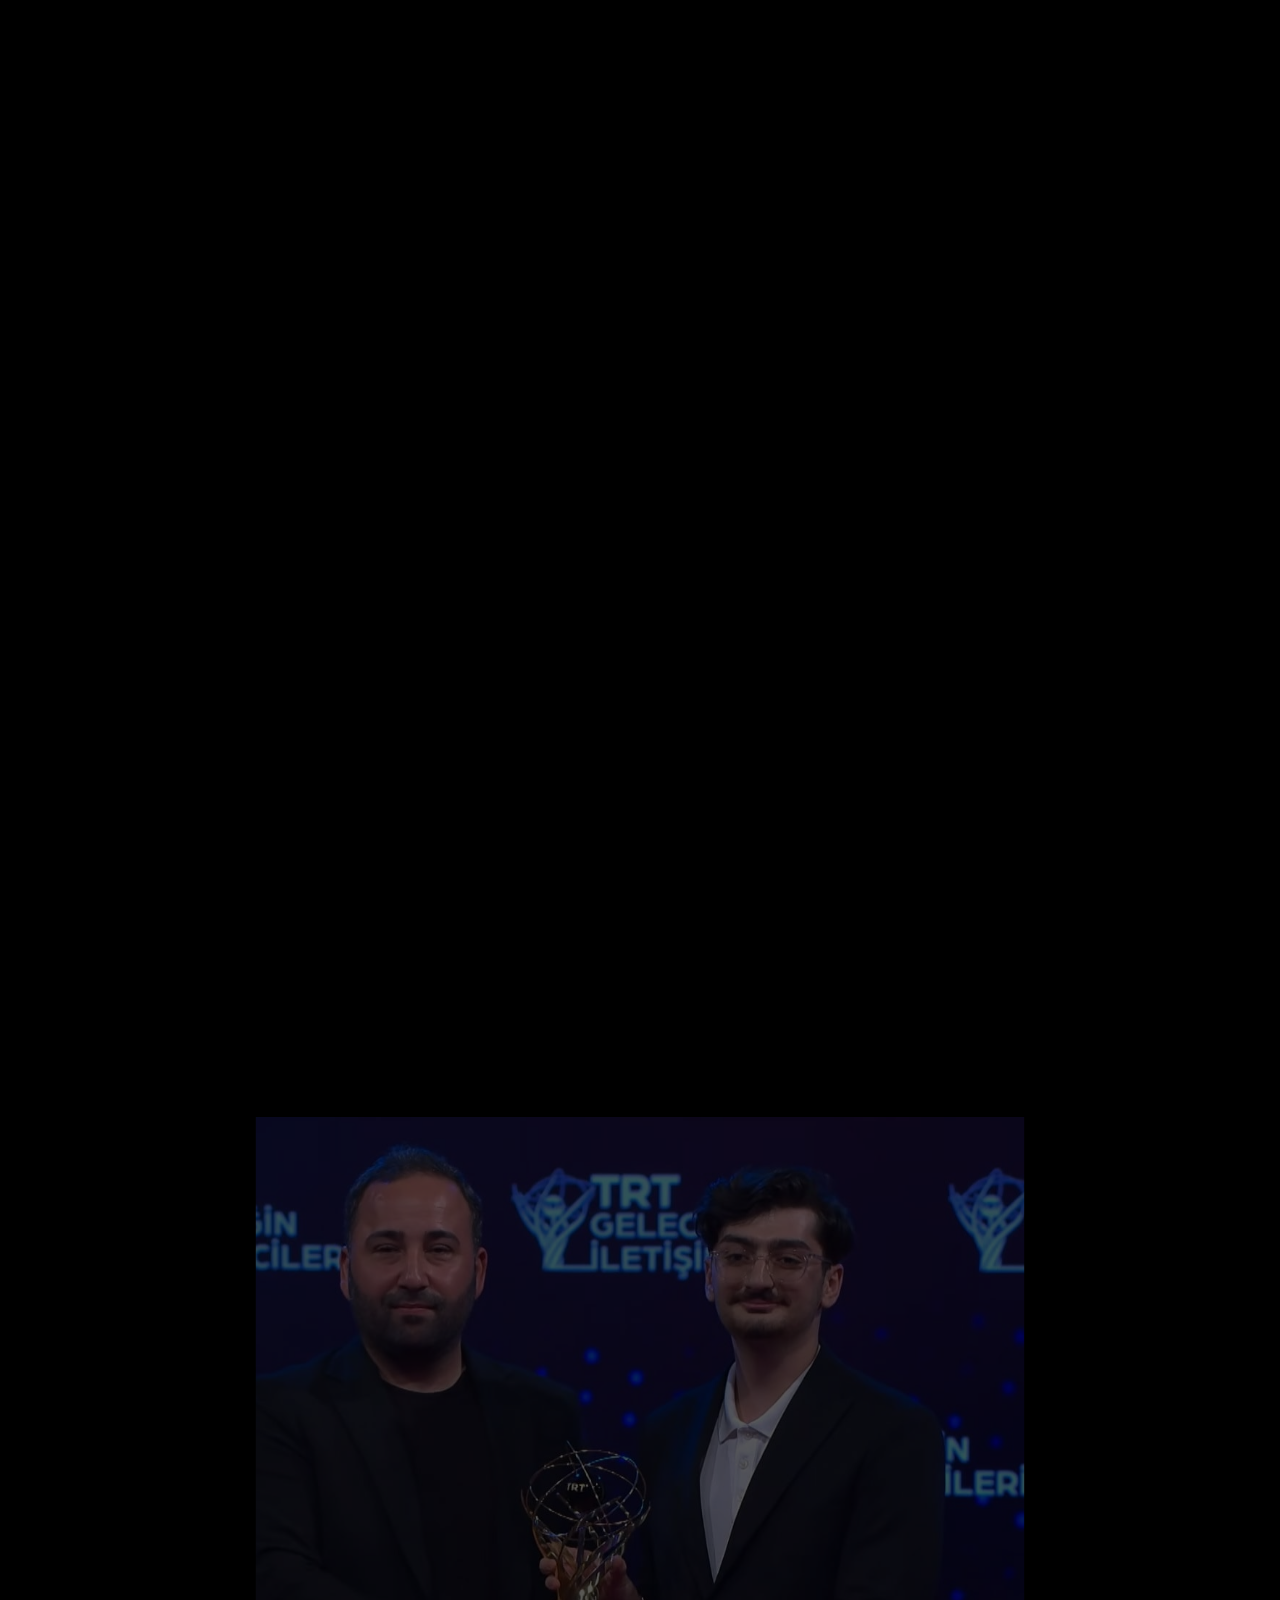
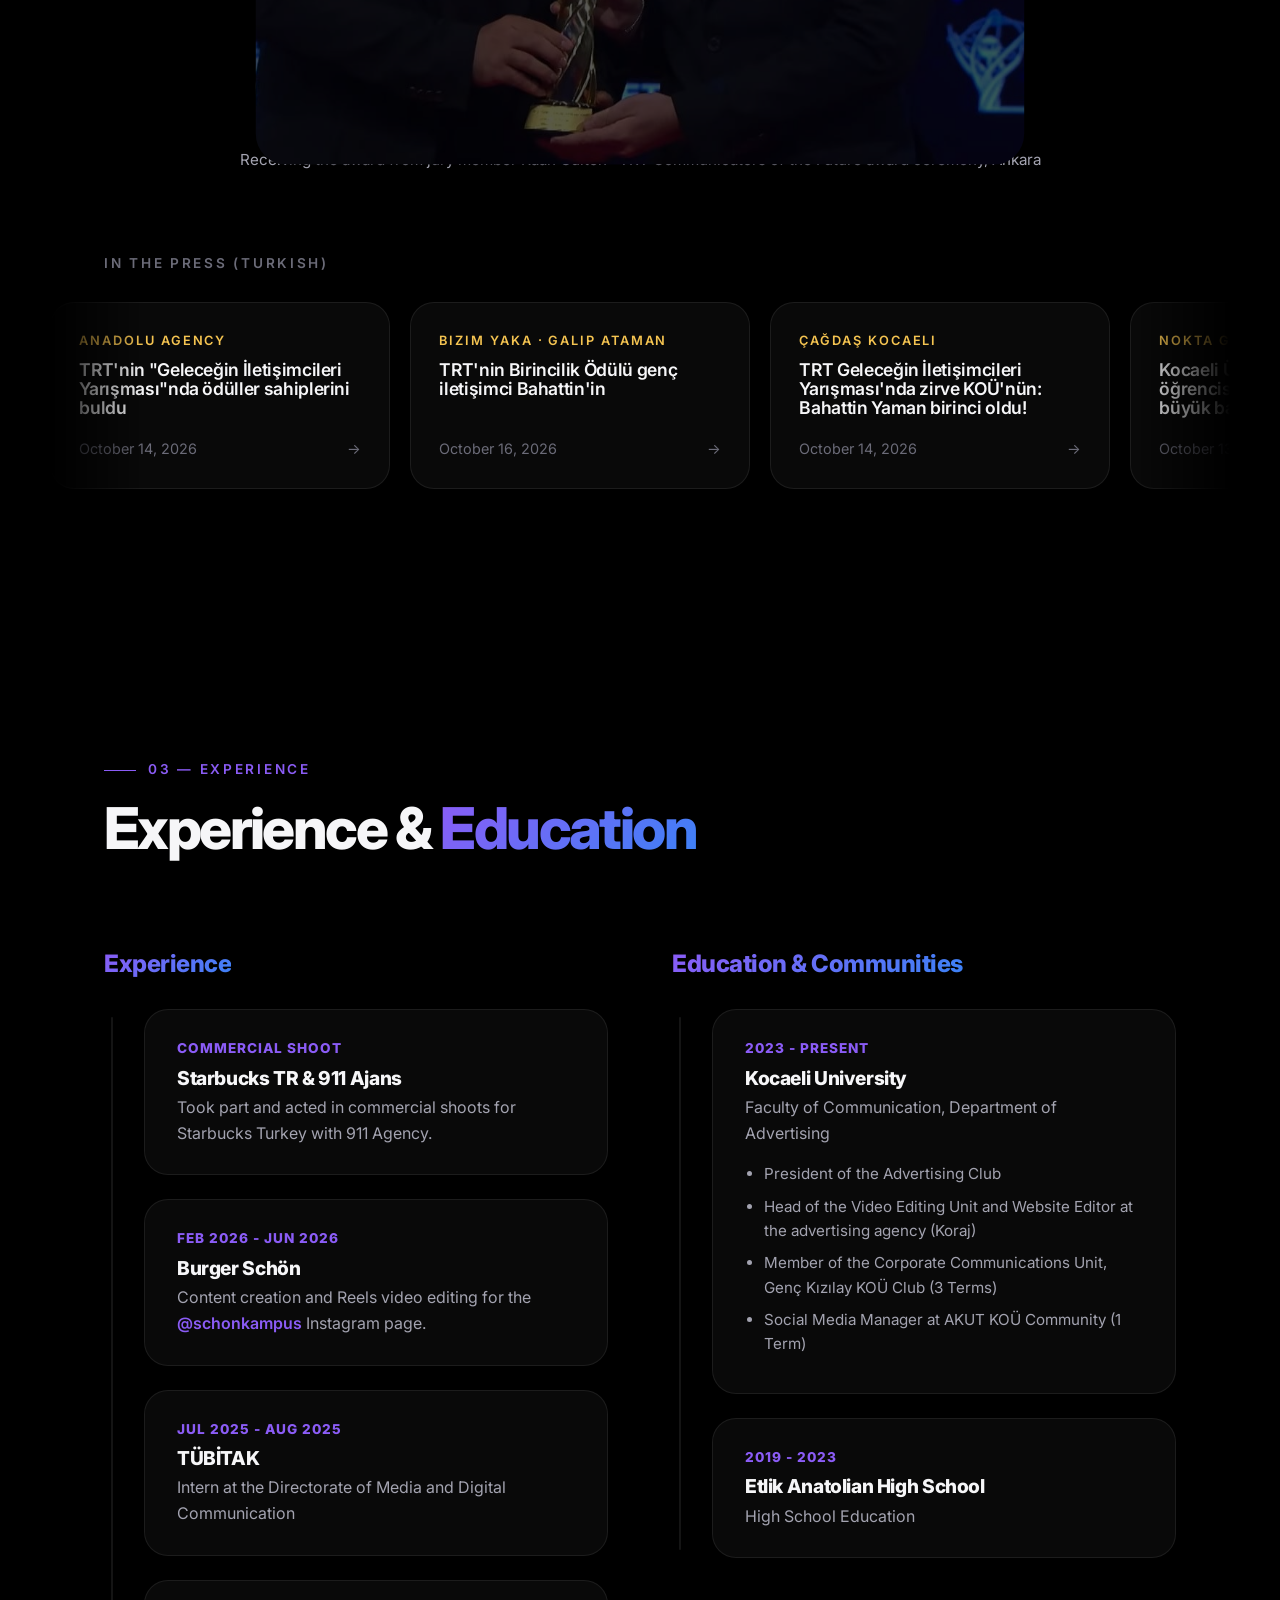
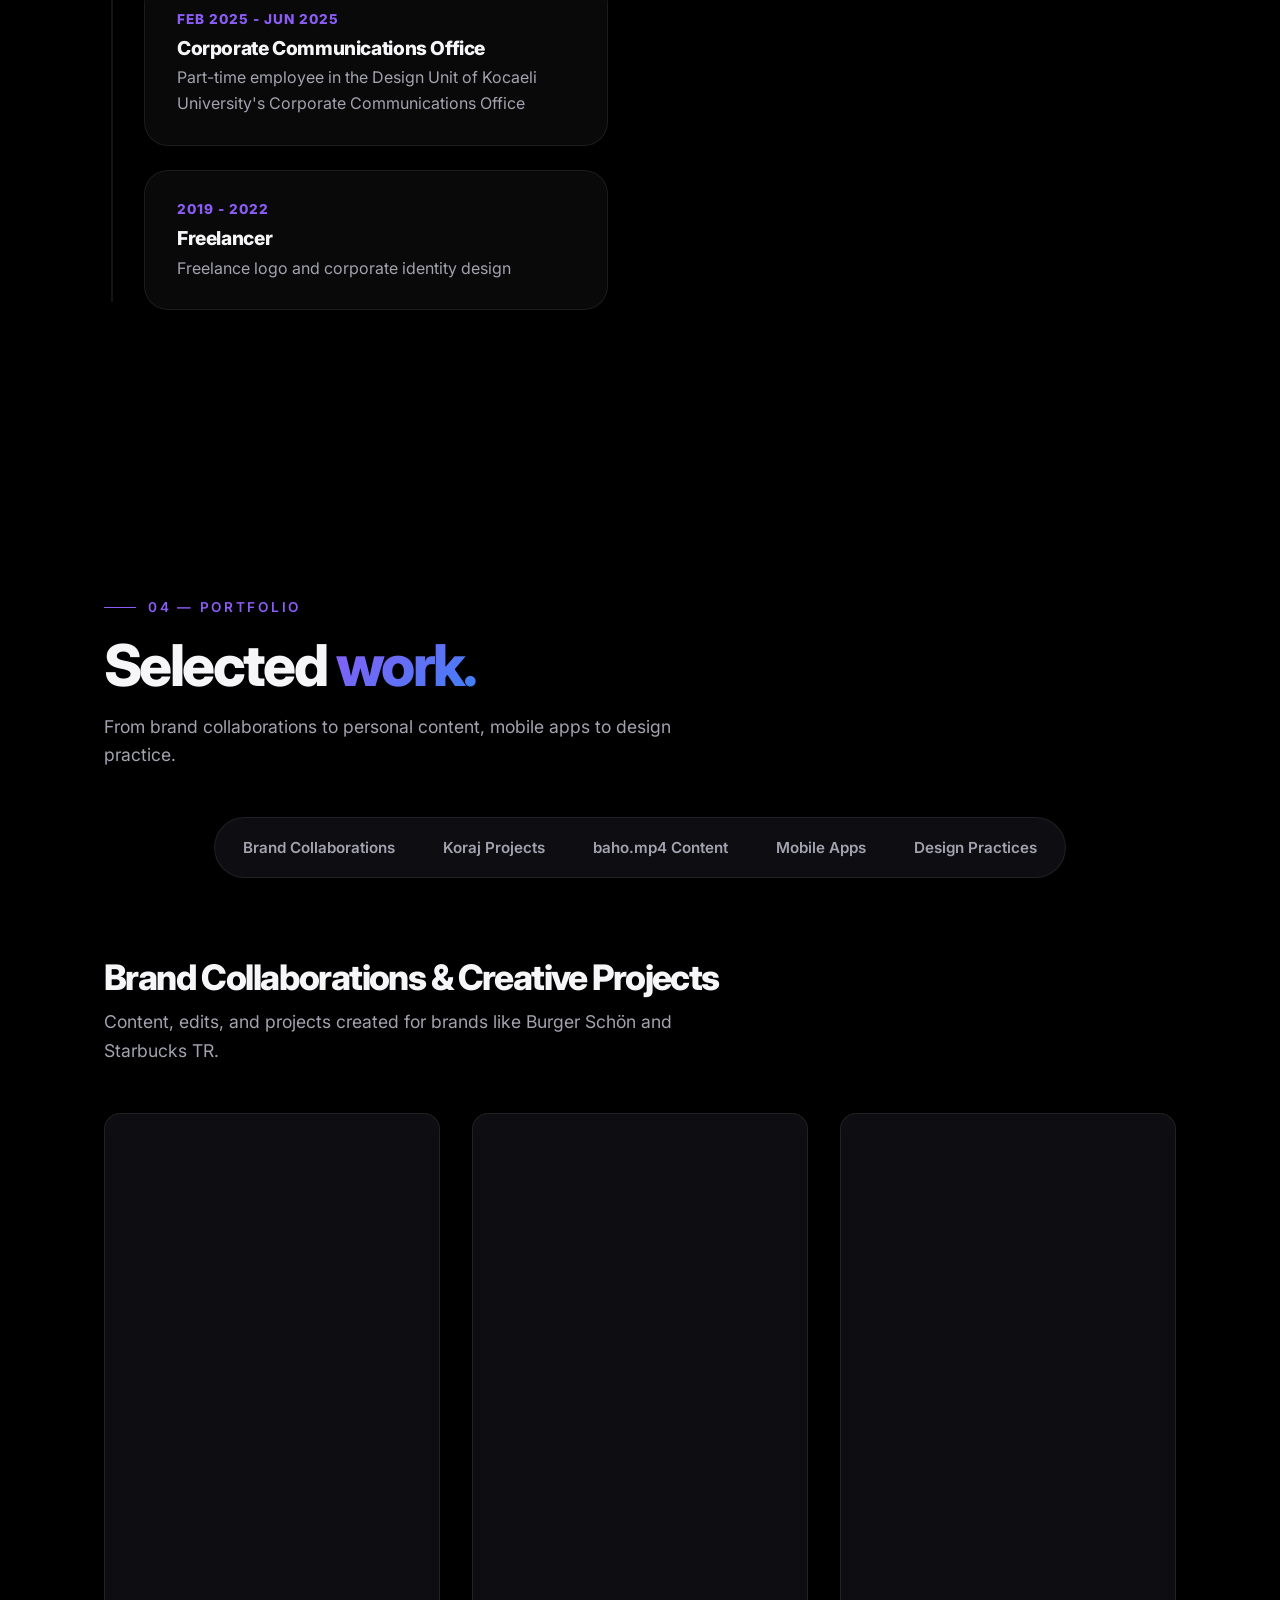
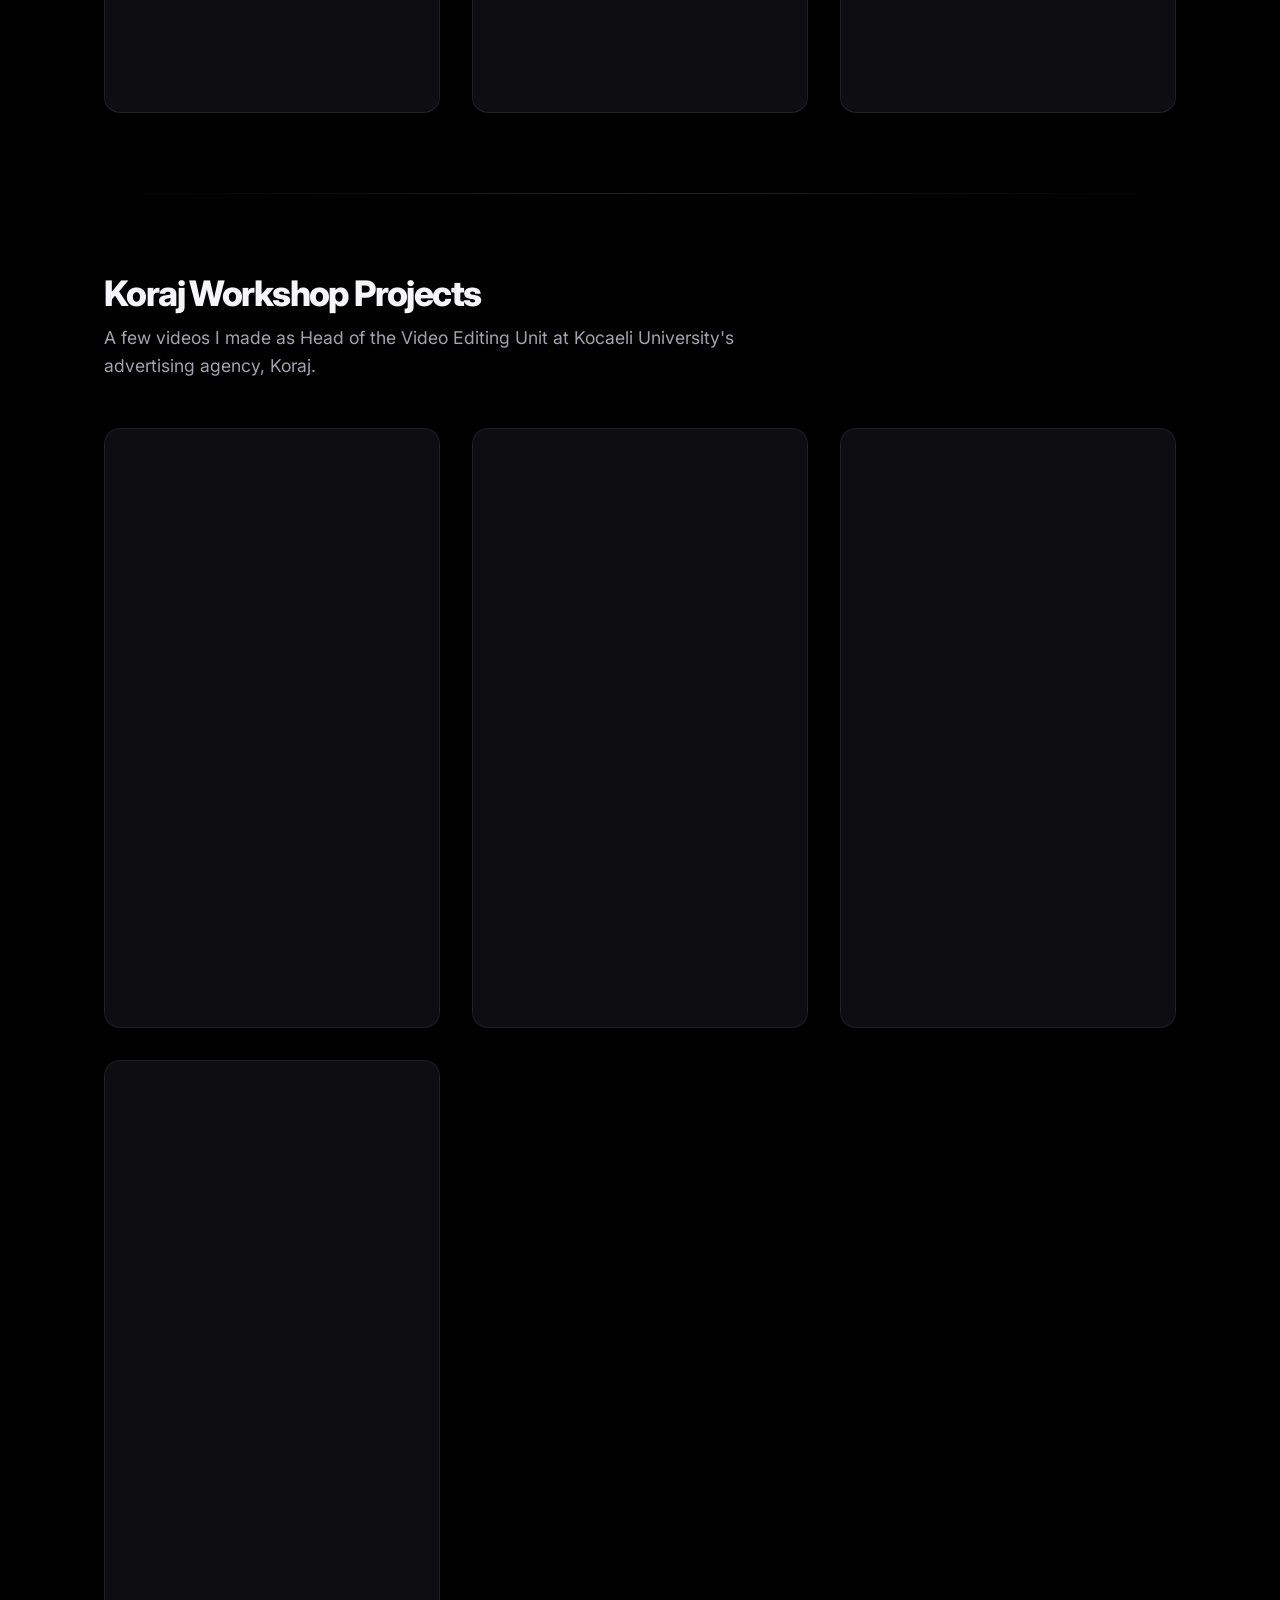
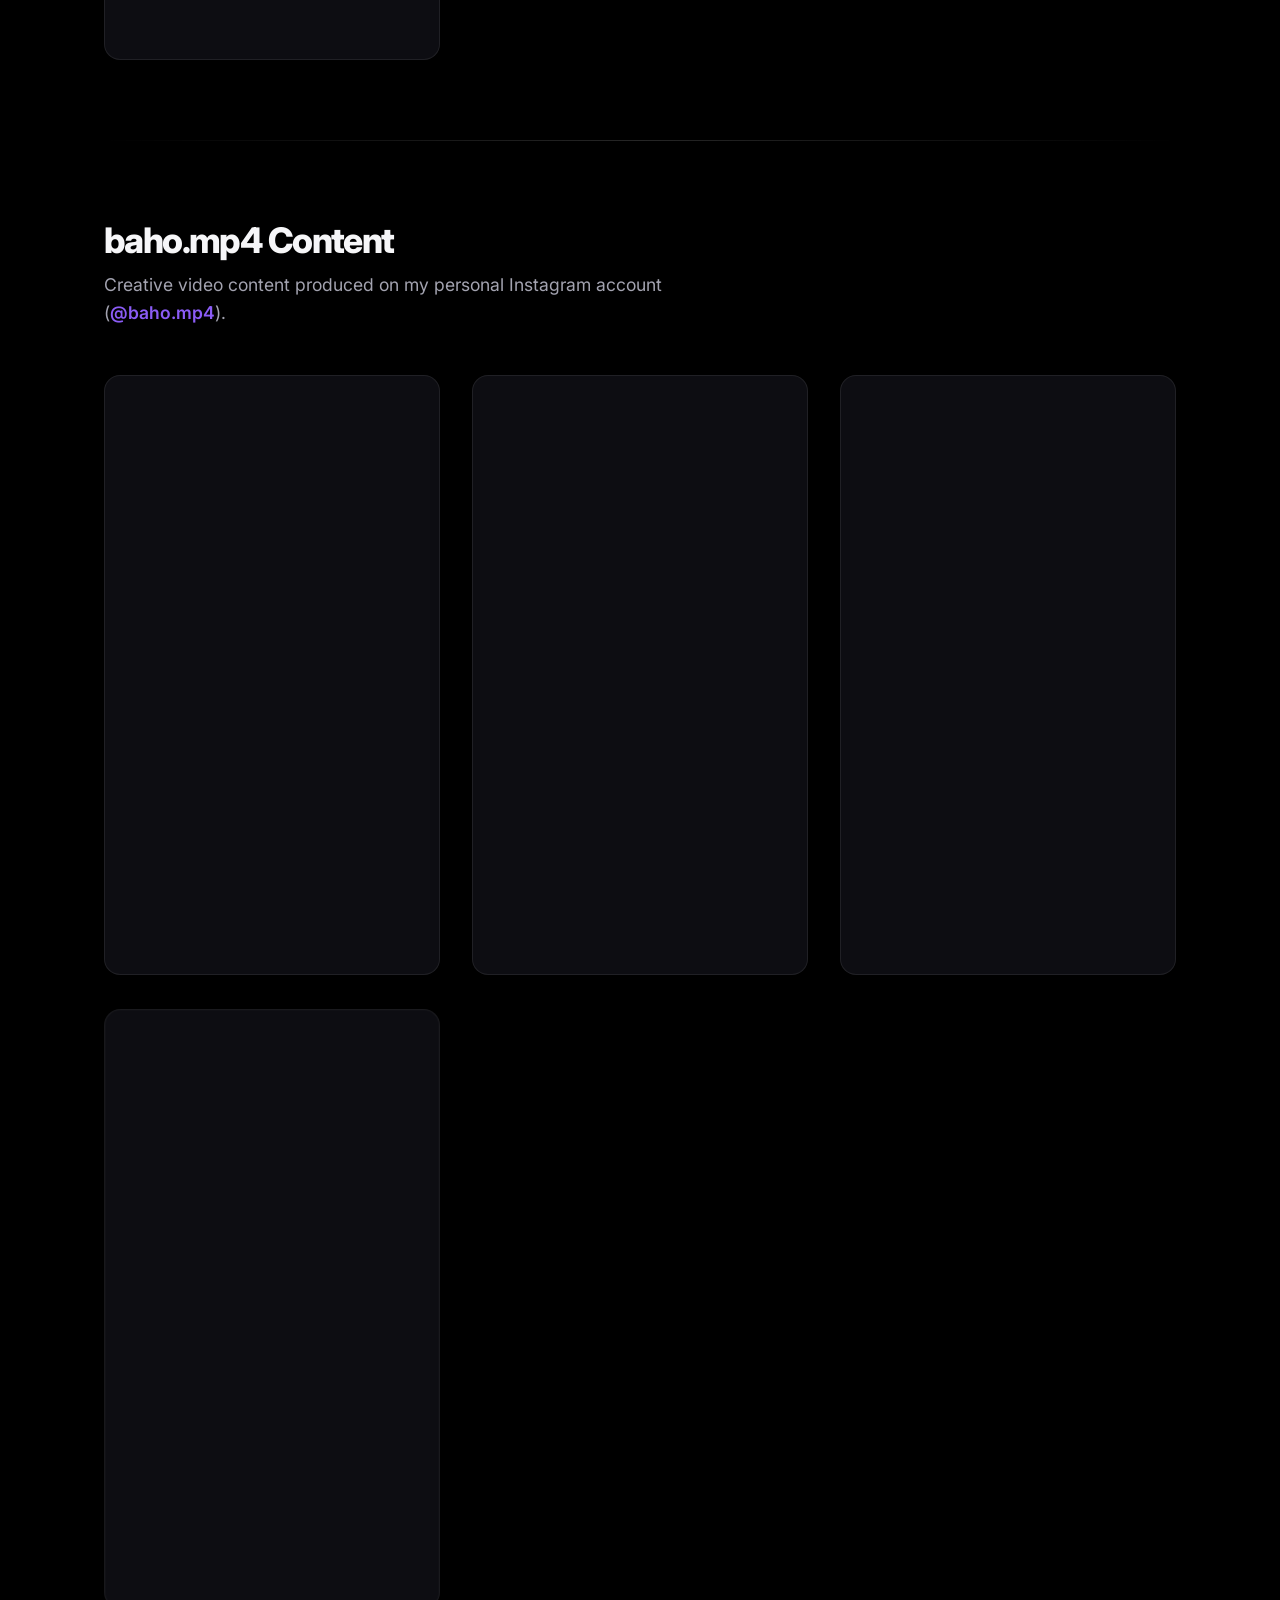
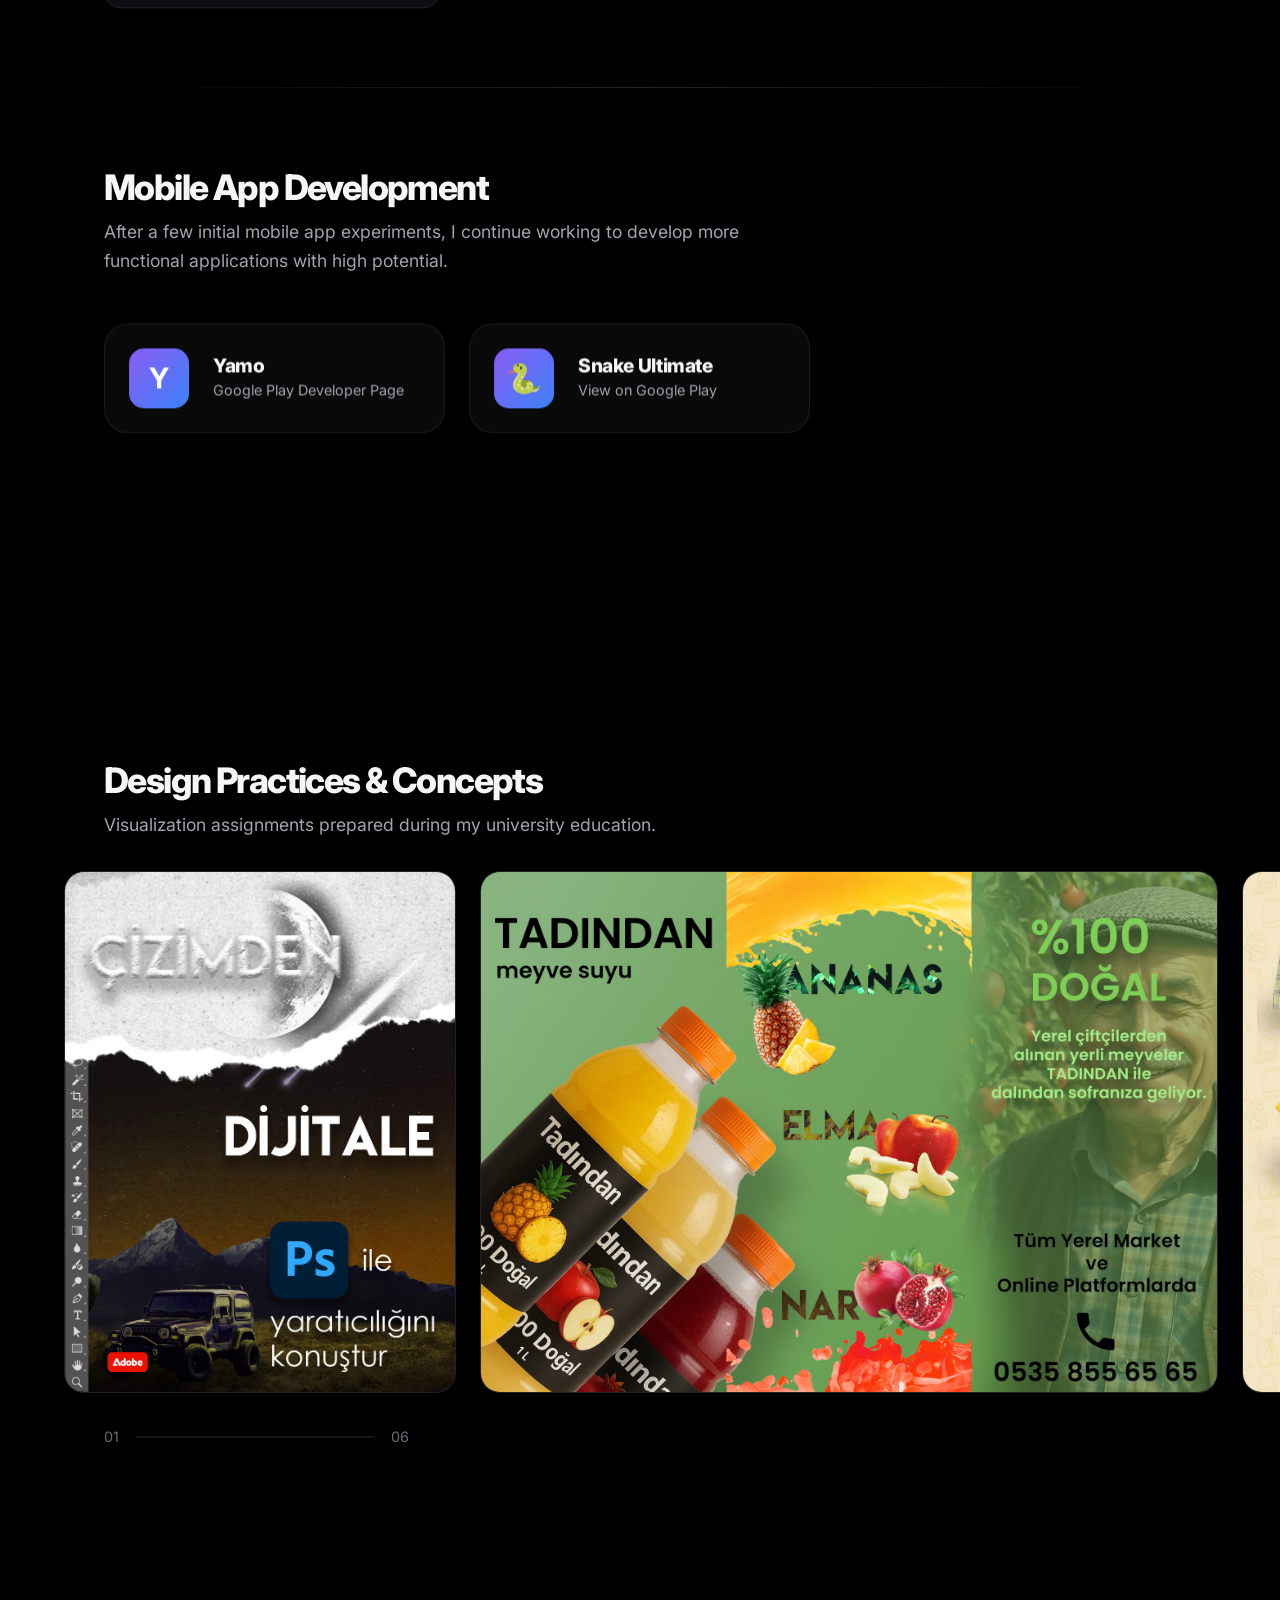
==== commit fab5bde9: "Update: Apple tarzı kaydırma animasyonları ve TRT ödül bölümü eklendi - Kaydırmaya bağlı animasyonla" ====
--- a/index-en.html
+++ b/index-en.html
@@ -4,62 +4,165 @@
     <meta charset="UTF-8">
     <meta name="viewport" content="width=device-width, initial-scale=1.0">
     <title>Bahattin Yaman | Portfolio</title>
-    <link rel="stylesheet" href="style.css">
+    <meta name="description" content="Bahattin Yaman — Advertiser, video editor and developer. First place in the Digital Broadcasting category of TRT's Communicators of the Future Competition.">
+    <link rel="icon" href="data:image/svg+xml,<svg xmlns='http://www.w3.org/2000/svg' viewBox='0 0 100 100'><rect width='100' height='100' rx='24' fill='%238b5cf6'/><text x='50' y='68' font-size='56' font-family='Arial' font-weight='bold' text-anchor='middle' fill='white'>B</text></svg>">
+    <link rel="alternate" hreflang="tr" href="index.html">
     <link rel="preconnect" href="https://fonts.googleapis.com">
     <link rel="preconnect" href="https://fonts.gstatic.com" crossorigin>
-    <link href="https://fonts.googleapis.com/css2?family=Outfit:wght@300;400;600;800&display=swap" rel="stylesheet">
+    <link href="https://fonts.googleapis.com/css2?family=Inter:wght@400;500;600;700;800&display=swap" rel="stylesheet">
+    <link rel="stylesheet" href="style.css">
 </head>
 <body>
 
+    <div class="scroll-progress"></div>
+
     <nav>
-        <div class="logo">Bahattin Yaman.</div>
+        <a href="#hero" class="logo">Bahattin Yaman<span>.</span></a>
         <ul class="nav-links">
             <li><a href="#hero">Home</a></li>
             <li><a href="#about">About Me</a></li>
+            <li><a href="#award">Award</a></li>
             <li><a href="#experience">Experience</a></li>
             <li><a href="#portfolio">Portfolio</a></li>
             <li><a href="#contact">Contact</a></li>
         </ul>
-        <div class="lang-switch">
-            <a href="index.html" class="lang-btn">TR</a>
+        <div class="nav-right">
+            <a href="index.html" class="lang-btn" lang="tr">TR</a>
+            <button class="menu-toggle" aria-label="Toggle menu" aria-expanded="false">
+                <span></span><span></span><span></span>
+            </button>
         </div>
     </nav>
 
     <section id="hero">
+        <div class="hero-shapes">
+            <div class="shape shape-1" data-speed="0.12"></div>
+            <div class="shape shape-2" data-speed="0.06"></div>
+            <div class="shape shape-3" data-speed="-0.05"></div>
+        </div>
         <div class="hero-content">
-            <h1>Designing with <br><span class="highlight">Technology.</span></h1>
-            <p>Hello! I'm Bahattin Yaman. Advertiser, Video Editor, and Developer.</p>
-            <a href="#portfolio" class="cta-button">View My Work</a>
-        </div>
-        <div class="hero-image-container glass-card">
-            <img src="gorseller/profil.jpg" alt="Bahattin Yaman" class="hero-profile-img">
-        </div>
-        <div class="hero-shapes">
-            <div class="shape shape-1"></div>
-            <div class="shape shape-2"></div>
-            <div class="shape shape-3"></div>
+            <h1>
+                <span class="split-line"><span>Designing with</span></span>
+                <span class="split-line"><span class="highlight">Technology.</span></span>
+            </h1>
+            <p data-reveal="up" style="--delay: 0.3s">Advertiser, Video Editor, and Developer. I turn ideas into stories, and stories into screens.</p>
+            <div class="cta-row" data-reveal="up" style="--delay: 0.45s">
+                <a href="#portfolio" class="cta-button primary">View My Work</a>
+                <a href="#contact" class="cta-button">Get in Touch</a>
+            </div>
+        </div>
+        <a href="#about" class="scroll-hint" aria-label="Scroll down">
+            <span class="mouse"></span>
+            Scroll
+        </a>
+    </section>
+
+    <section class="hero-photo" aria-label="Bahattin Yaman">
+        <img src="gorseller/web/profil-xl.jpg" alt="Bahattin Yaman" width="1800" height="1718">
+        <div class="hero-caption">
+            <h2>Hi, I'm <span class="highlight">Bahattin.</span></h2>
+            <p>Kocaeli University · Advertising</p>
+        </div>
+    </section>
+
+    <div class="marquee" aria-hidden="true">
+        <div class="marquee-row" data-direction="left">
+            <span>Video Editing</span><span>Graphic Design</span><span>Content Creation</span><span>Mobile Apps</span><span>Social Media</span>
+            <span>Video Editing</span><span>Graphic Design</span><span>Content Creation</span><span>Mobile Apps</span><span>Social Media</span>
+            <span>Video Editing</span><span>Graphic Design</span><span>Content Creation</span><span>Mobile Apps</span><span>Social Media</span>
+        </div>
+        <div class="marquee-row outline" data-direction="right">
+            <span>Advertising</span><span>Digital Broadcasting</span><span>Reels</span><span>Creative Strategy</span><span>Brand Identity</span>
+            <span>Advertising</span><span>Digital Broadcasting</span><span>Reels</span><span>Creative Strategy</span><span>Brand Identity</span>
+            <span>Advertising</span><span>Digital Broadcasting</span><span>Reels</span><span>Creative Strategy</span><span>Brand Identity</span>
+        </div>
+    </div>
+
+    <section class="statement pin" style="--pin-h: 220vh" aria-label="In short">
+        <div class="pin-stage">
+            <p class="statement-text" data-accent="technology,stories">From video editing to graphic design, social media to mobile apps, I bring creative ideas together with technology to craft memorable stories.</p>
         </div>
     </section>
 
     <section id="about">
         <div class="section-container">
-            <h2>About Me</h2>
+            <div class="section-label" data-reveal="left">01 — About Me</div>
+            <h2 class="reveal-heading"><span>Creative ideas, <span class="highlight">technical execution.</span></span></h2>
             <div class="about-grid">
-                <div class="about-text glass-card">
+                <div class="about-text glass-card" data-scrub="rise">
                     <h3>Advertiser, Video Editor & Developer</h3>
-                    <p>Hello! I'm Bahattin Yaman, a 21-year-old 3rd-year Advertising student. I am a content creator utilizing technology and design across a wide spectrum, from video editing to mobile app development. During my education at Kocaeli University, I take an active role in both the management and implementation phases of creative processes. I aim to utilize my technical skills and versatile experiences gained through voluntary club activities and school collaborations in my future work.</p>
-                </div>
-                <div class="skills glass-card">
+                    <p>Hello! I'm Bahattin Yaman, a 4th-year Advertising student at Kocaeli University's Faculty of Communication. I am a content creator who uses technology and design across a wide spectrum, from video editing to mobile app development. Throughout my education, I take an active role in both the management and execution of creative processes. I aim to bring the technical skills and versatile experience I've gained through volunteer club work and school collaborations into my work.</p>
+                    <div class="stats" data-stagger="0.12">
+                        <div class="stat" data-reveal="up"><strong class="highlight">1</strong><span>Award</span></div>
+                        <div class="stat" data-reveal="up"><strong class="highlight">7+</strong><span>Years of design work</span></div>
+                        <div class="stat" data-reveal="up"><strong class="highlight">4</strong><span>Club & community roles</span></div>
+                    </div>
+                </div>
+                <div class="skills glass-card" data-scrub="rise">
                     <h3>Skills</h3>
-                    <div class="skill-tags">
-                        <span>Video Editing</span>
-                        <span>Graphic Design</span>
-                        <span>Mobile App Dev</span>
-                        <span>Content Creation</span>
-                        <span>Adobe Premiere Pro</span>
-                        <span>Adobe Photoshop</span>
-                        <span>Adobe After Effects</span>
-                    </div>
+                    <div class="skill-tags" data-stagger="0.06">
+                        <span data-reveal="scale">Video Editing</span>
+                        <span data-reveal="scale">Graphic Design</span>
+                        <span data-reveal="scale">Social Media Management</span>
+                        <span data-reveal="scale">Mobile App Development</span>
+                        <span data-reveal="scale">Content Creation</span>
+                        <span data-reveal="scale">Adobe Premiere Pro</span>
+                        <span data-reveal="scale">Adobe Photoshop</span>
+                        <span data-reveal="scale">Adobe After Effects</span>
+                    </div>
+                </div>
+            </div>
+        </div>
+    </section>
+
+    <section id="award-scene" class="pin" style="--pin-h: 280vh">
+        <div id="award" class="pin-anchor" style="top: 155vh"></div>
+        <div class="pin-stage">
+            <div class="award-glow"></div>
+            <div class="award-stage">
+                <div class="section-label award-label">02 — Award</div>
+                <div class="award-rank">1.</div>
+                <div class="award-seq">
+                    <span class="award-place">First Place</span>
+                    <h3>TRT Communicators of the Future Competition</h3>
+                    <span class="award-category">Digital Broadcasting · Social Media Management · 2026</span>
+                    <p>With my social media management project, the <strong>Dakikada KPSS</strong> Instagram account, I was awarded <strong>first place</strong> in the Digital Broadcasting category of TRT's Communicators of the Future (Geleceğin İletişimcileri) competition.</p>
+                    <div><a href="https://www.instagram.com/dakikadakpss/" target="_blank" rel="noopener" class="cta-button gold">See @dakikadakpss →</a></div>
+                </div>
+            </div>
+        </div>
+    </section>
+
+    <section id="press">
+        <div class="section-container">
+            <figure class="award-photo" data-scrub="expand">
+                <img src="gorseller/web/odul-toreni.jpg" alt="Bahattin Yaman receiving the first place award at the TRT Communicators of the Future ceremony" width="1657" height="945" loading="lazy">
+                <figcaption>Receiving the award from jury member Kaan Gülten · TRT Communicators of the Future award ceremony, Ankara</figcaption>
+            </figure>
+
+            <div class="press-title" data-reveal="up">In the Press (Turkish)</div>
+            <div class="press-marquee" data-reveal="up">
+                <div class="press-track">
+                    <a href="https://www.aa.com.tr/tr/gundem/trtnin-gelecegin-iletisimcileri-yarismasinda-oduller-sahiplerini-buldu/4087899" target="_blank" rel="noopener" class="press-card glass-card">
+                        <span class="press-source">Anadolu Agency</span>
+                        <h4 lang="tr">TRT'nin "Geleceğin İletişimcileri Yarışması"nda ödüller sahiplerini buldu</h4>
+                        <div class="press-meta"><span>October 14, 2026</span><span class="arrow">→</span></div>
+                    </a>
+                    <a href="https://www.bizimyaka.com/makale/28996640/galip-ataman/trtnin-birincilik-odulu-genc-iletisimci-bahattinin" target="_blank" rel="noopener" class="press-card glass-card">
+                        <span class="press-source">Bizim Yaka · Galip Ataman</span>
+                        <h4 lang="tr">TRT'nin Birincilik Ödülü genç iletişimci Bahattin'in</h4>
+                        <div class="press-meta"><span>October 16, 2026</span><span class="arrow">→</span></div>
+                    </a>
+                    <a href="https://www.cagdaskocaeli.com.tr/haber/28979223/trt-gelecegin-iletisimcileri-yarismasinda-zirve-kounun-bahattin-yaman-birinci-oldu" target="_blank" rel="noopener" class="press-card glass-card">
+                        <span class="press-source">Çağdaş Kocaeli</span>
+                        <h4 lang="tr">TRT Geleceğin İletişimcileri Yarışması'nda zirve KOÜ'nün: Bahattin Yaman birinci oldu!</h4>
+                        <div class="press-meta"><span>October 14, 2026</span><span class="arrow">→</span></div>
+                    </a>
+                    <a href="https://www.noktagazetesi.com.tr/kocaeli-gundem-haberleri/kocaeli-universitesi-ogrencisinden-trt-yarismasinda-buyuk-basari-389069" target="_blank" rel="noopener" class="press-card glass-card">
+                        <span class="press-source">Nokta Gazetesi</span>
+                        <h4 lang="tr">Kocaeli Üniversitesi öğrencisinden TRT yarışmasında büyük başarı</h4>
+                        <div class="press-meta"><span>October 13, 2026</span><span class="arrow">→</span></div>
+                    </a>
                 </div>
             </div>
         </div>
@@ -67,78 +170,85 @@
 
     <section id="experience">
         <div class="section-container">
-            <h2>Experience & Education</h2>
-            <p class="subtitle">My career journey and academic background.</p>
-            
+            <div class="section-label" data-reveal="left">03 — Experience</div>
+            <h2 class="reveal-heading"><span>Experience & <span class="highlight">Education</span></span></h2>
+            <p class="subtitle" data-reveal="up">My career journey and academic background.</p>
+
             <div class="timeline-grid">
-                <!-- Deneyim Sütunu -->
+                <!-- Experience column -->
                 <div class="timeline-column">
-                    <h3><span class="highlight">Experience</span></h3>
-                    
-                    <div class="timeline-item glass-card">
-                        <div class="timeline-date">Experience</div>
-                        <div class="timeline-content">
-                            <h4>Starbucks TR & 911 Ajans</h4>
-                            <p>Participation and acting experience in commercial shoots for Starbucks Turkey with 911 Agency.</p>
-                        </div>
-                    </div>
-
-                    <div class="timeline-item glass-card">
-                        <div class="timeline-date">Feb 2026 - Jun 2026</div>
-                        <div class="timeline-content">
-                            <h4>Burger Schön</h4>
-                            <p><a href="https://www.instagram.com/schonkampus/" target="_blank" style="color: var(--accent-color); text-decoration: none;">@schonkampus</a> Content creation and Reels video editing for Instagram pages.</p>
-                        </div>
-                    </div>
-
-                    <div class="timeline-item glass-card">
-                        <div class="timeline-date">Jul 2025 - Aug 2025</div>
-                        <div class="timeline-content">
-                            <h4>TÜBİTAK</h4>
-                            <p>Medya ve Dijital Contact Müdürlüğü'nde Stajyer</p>
-                        </div>
-                    </div>
-
-                    <div class="timeline-item glass-card">
-                        <div class="timeline-date">Feb 2025 - Jun 2025</div>
-                        <div class="timeline-content">
-                            <h4>Kurumsal Contact Ofisi</h4>
-                            <p>Kocaeli Üniversitesi Kurumsal Contact Ofisi Tasarım Biriminde Kısmi Zamanlı Çalışan</p>
-                        </div>
-                    </div>
-
-                    <div class="timeline-item glass-card">
-                        <div class="timeline-date">2019 - 2022</div>
-                        <div class="timeline-content">
-                            <h4>Freelancer</h4>
-                            <p>Freelance logo and corporate identity design</p>
-                        </div>
-                    </div>
-                </div>
-
-                <!-- Eğitim Sütunu -->
+                    <h3 data-reveal="up"><span class="highlight">Experience</span></h3>
+                    <div class="timeline">
+                        <div class="timeline-fill"></div>
+
+                        <div class="timeline-item glass-card" data-reveal="left">
+                            <div class="timeline-date">Commercial Shoot</div>
+                            <div class="timeline-content">
+                                <h4>Starbucks TR & 911 Ajans</h4>
+                                <p>Took part and acted in commercial shoots for Starbucks Turkey with 911 Agency.</p>
+                            </div>
+                        </div>
+
+                        <div class="timeline-item glass-card" data-reveal="left">
+                            <div class="timeline-date">Feb 2026 - Jun 2026</div>
+                            <div class="timeline-content">
+                                <h4>Burger Schön</h4>
+                                <p>Content creation and Reels video editing for the <a href="https://www.instagram.com/schonkampus/" target="_blank" rel="noopener" class="inline-link">@schonkampus</a> Instagram page.</p>
+                            </div>
+                        </div>
+
+                        <div class="timeline-item glass-card" data-reveal="left">
+                            <div class="timeline-date">Jul 2025 - Aug 2025</div>
+                            <div class="timeline-content">
+                                <h4>TÜBİTAK</h4>
+                                <p>Intern at the Directorate of Media and Digital Communication</p>
+                            </div>
+                        </div>
+
+                        <div class="timeline-item glass-card" data-reveal="left">
+                            <div class="timeline-date">Feb 2025 - Jun 2025</div>
+                            <div class="timeline-content">
+                                <h4>Corporate Communications Office</h4>
+                                <p>Part-time employee in the Design Unit of Kocaeli University's Corporate Communications Office</p>
+                            </div>
+                        </div>
+
+                        <div class="timeline-item glass-card" data-reveal="left">
+                            <div class="timeline-date">2019 - 2022</div>
+                            <div class="timeline-content">
+                                <h4>Freelancer</h4>
+                                <p>Freelance logo and corporate identity design</p>
+                            </div>
+                        </div>
+                    </div>
+                </div>
+
+                <!-- Education column -->
                 <div class="timeline-column">
-                    <h3><span class="highlight">Education & Communities</span></h3>
-                    
-                    <div class="timeline-item glass-card">
-                        <div class="timeline-date">2023 - Present</div>
-                        <div class="timeline-content">
-                            <h4>Kocaeli Üniversitesi</h4>
-                            <p>Advertising Department</p>
-                            <ul class="timeline-list">
-                                <li>President of Advertising Club</li>
-                                <li>Reklam Ajansı (Koraj) Video Editing Birimi Başkanlığı ve Website Editörlüğü</li>
-                                <li>Genç Kızılay KOÜ Kulübü Kurumsal Contact Birimi Üyesi (3 Dönem)</li>
-                                <li>Social Media Manager at AKUT KOU Community (1 Term)</li>
-                            </ul>
-                        </div>
-                    </div>
-
-                    <div class="timeline-item glass-card">
-                        <div class="timeline-date">2019 - 2023</div>
-                        <div class="timeline-content">
-                            <h4>Etlik Anadolu Lisesi</h4>
-                            <p>High School Education</p>
+                    <h3 data-reveal="up"><span class="highlight">Education & Communities</span></h3>
+                    <div class="timeline">
+                        <div class="timeline-fill"></div>
+
+                        <div class="timeline-item glass-card" data-reveal="right">
+                            <div class="timeline-date">2023 - Present</div>
+                            <div class="timeline-content">
+                                <h4>Kocaeli University</h4>
+                                <p>Faculty of Communication, Department of Advertising</p>
+                                <ul class="timeline-list">
+                                    <li>President of the Advertising Club</li>
+                                    <li>Head of the Video Editing Unit and Website Editor at the advertising agency (Koraj)</li>
+                                    <li>Member of the Corporate Communications Unit, Genç Kızılay KOÜ Club (3 Terms)</li>
+                                    <li>Social Media Manager at AKUT KOÜ Community (1 Term)</li>
+                                </ul>
+                            </div>
+                        </div>
+
+                        <div class="timeline-item glass-card" data-reveal="right">
+                            <div class="timeline-date">2019 - 2023</div>
+                            <div class="timeline-content">
+                                <h4>Etlik Anatolian High School</h4>
+                                <p>High School Education</p>
+                            </div>
                         </div>
                     </div>
                 </div>
@@ -148,9 +258,14 @@
 
     <section id="portfolio">
         <div class="section-container">
-            
-            <!-- Alt Menü -->
-            <div class="portfolio-nav">
+            <div class="portfolio-head">
+                <div class="section-label" data-reveal="left">04 — Portfolio</div>
+                <h2 class="reveal-heading"><span>Selected <span class="highlight">work.</span></span></h2>
+                <p class="subtitle" data-reveal="up">From brand collaborations to personal content, mobile apps to design practice.</p>
+            </div>
+
+            <!-- Sub menu -->
+            <div class="portfolio-nav" data-reveal="up">
                 <a href="#marka" class="nav-btn">Brand Collaborations</a>
                 <a href="#koraj" class="nav-btn">Koraj Projects</a>
                 <a href="#baho" class="nav-btn">baho.mp4 Content</a>
@@ -158,28 +273,28 @@
                 <a href="#pratik" class="nav-btn">Design Practices</a>
             </div>
 
-            <!-- Brand Collaborations & Projeler -->
+            <!-- Brand Collaborations & Creative Projects -->
             <div id="marka" class="portfolio-category">
-                <h2>Brand Collaborations & Kreatif Projeler</h2>
-                <p class="subtitle">Content, edits, and projects created for brands like Burger Schön and Starbucks TR.</p>
-                <div class="video-grid">
-                    <iframe class="ig-embed" src="https://www.instagram.com/p/DSc8pcOjOQ4/embed/" frameborder="0" scrolling="no" allowtransparency="true"></iframe>
-                    <iframe class="ig-embed" src="https://www.instagram.com/p/DWosyIJjNVA/embed/" frameborder="0" scrolling="no" allowtransparency="true"></iframe>
-                    <iframe class="ig-embed" src="https://www.instagram.com/reel/DMz-QQwNUcd/embed/" frameborder="0" scrolling="no" allowtransparency="true"></iframe>
+                <h2 class="reveal-heading"><span>Brand Collaborations & Creative Projects</span></h2>
+                <p class="subtitle" data-reveal="up">Content, edits, and projects created for brands like Burger Schön and Starbucks TR.</p>
+                <div class="video-grid" data-stagger="0.12">
+                    <iframe class="ig-embed" data-scrub="rise" title="Instagram post" loading="lazy" src="https://www.instagram.com/p/DSc8pcOjOQ4/embed/" frameborder="0" scrolling="no" allowtransparency="true"></iframe>
+                    <iframe class="ig-embed" data-scrub="rise" title="Instagram post" loading="lazy" src="https://www.instagram.com/p/DWosyIJjNVA/embed/" frameborder="0" scrolling="no" allowtransparency="true"></iframe>
+                    <iframe class="ig-embed" data-scrub="rise" title="Instagram post" loading="lazy" src="https://www.instagram.com/reel/DMz-QQwNUcd/embed/" frameborder="0" scrolling="no" allowtransparency="true"></iframe>
                 </div>
             </div>
 
             <div class="divider"></div>
 
-            <!-- Koraj Atölye Çalışmaları -->
+            <!-- Koraj Workshop Projects -->
             <div id="koraj" class="portfolio-category">
-                <h2>Koraj Workshop Projects</h2>
-                <p class="subtitle">Kocaeli Üniversitesi Reklam Ajansı'nda (Koraj) Video Editing Birim Başkanı olarak yaptığım birkaç video.</p>
-                <div class="video-grid">
-                    <iframe class="ig-embed" src="https://www.instagram.com/p/DJeEVzMM4oi/embed/" frameborder="0" scrolling="no" allowtransparency="true"></iframe>
-                    <iframe class="ig-embed" src="https://www.instagram.com/p/DMvYpWDMexZ/embed/" frameborder="0" scrolling="no" allowtransparency="true"></iframe>
-                    <iframe class="ig-embed" src="https://www.instagram.com/p/DQUkyUsDOHr/embed/" frameborder="0" scrolling="no" allowtransparency="true"></iframe>
-                    <iframe class="ig-embed" src="https://www.instagram.com/p/DP9D6k-DK1r/embed/" frameborder="0" scrolling="no" allowtransparency="true"></iframe>
+                <h2 class="reveal-heading"><span>Koraj Workshop Projects</span></h2>
+                <p class="subtitle" data-reveal="up">A few videos I made as Head of the Video Editing Unit at Kocaeli University's advertising agency, Koraj.</p>
+                <div class="video-grid" data-stagger="0.12">
+                    <iframe class="ig-embed" data-scrub="rise" title="Instagram post" loading="lazy" src="https://www.instagram.com/p/DJeEVzMM4oi/embed/" frameborder="0" scrolling="no" allowtransparency="true"></iframe>
+                    <iframe class="ig-embed" data-scrub="rise" title="Instagram post" loading="lazy" src="https://www.instagram.com/p/DMvYpWDMexZ/embed/" frameborder="0" scrolling="no" allowtransparency="true"></iframe>
+                    <iframe class="ig-embed" data-scrub="rise" title="Instagram post" loading="lazy" src="https://www.instagram.com/p/DQUkyUsDOHr/embed/" frameborder="0" scrolling="no" allowtransparency="true"></iframe>
+                    <iframe class="ig-embed" data-scrub="rise" title="Instagram post" loading="lazy" src="https://www.instagram.com/p/DP9D6k-DK1r/embed/" frameborder="0" scrolling="no" allowtransparency="true"></iframe>
                 </div>
             </div>
 
@@ -187,31 +302,31 @@
 
             <!-- baho.mp4 Content -->
             <div id="baho" class="portfolio-category">
-                <h2>baho.mp4 Contentm</h2>
-                <p class="subtitle">Creative video content produced on my personal Instagram account (@baho.mp4).</p>
-                <div class="video-grid">
-                    <iframe class="ig-embed" src="https://www.instagram.com/p/DXkDoYnCAzc/embed/" frameborder="0" scrolling="no" allowtransparency="true"></iframe>
-                    <iframe class="ig-embed" src="https://www.instagram.com/p/DRr7aQBAl-c/embed/" frameborder="0" scrolling="no" allowtransparency="true"></iframe>
-                    <iframe class="ig-embed" src="https://www.instagram.com/p/DMPxpTbCtS6/embed/" frameborder="0" scrolling="no" allowtransparency="true"></iframe>
-                    <iframe class="ig-embed" src="https://www.instagram.com/p/DJuL3BYihOL/embed/" frameborder="0" scrolling="no" allowtransparency="true"></iframe>
+                <h2 class="reveal-heading"><span>baho.mp4 Content</span></h2>
+                <p class="subtitle" data-reveal="up">Creative video content produced on my personal Instagram account (<a href="https://www.instagram.com/baho.mp4/" target="_blank" rel="noopener" class="inline-link">@baho.mp4</a>).</p>
+                <div class="video-grid" data-stagger="0.12">
+                    <iframe class="ig-embed" data-scrub="rise" title="Instagram post" loading="lazy" src="https://www.instagram.com/p/DXkDoYnCAzc/embed/" frameborder="0" scrolling="no" allowtransparency="true"></iframe>
+                    <iframe class="ig-embed" data-scrub="rise" title="Instagram post" loading="lazy" src="https://www.instagram.com/p/DRr7aQBAl-c/embed/" frameborder="0" scrolling="no" allowtransparency="true"></iframe>
+                    <iframe class="ig-embed" data-scrub="rise" title="Instagram post" loading="lazy" src="https://www.instagram.com/p/DMPxpTbCtS6/embed/" frameborder="0" scrolling="no" allowtransparency="true"></iframe>
+                    <iframe class="ig-embed" data-scrub="rise" title="Instagram post" loading="lazy" src="https://www.instagram.com/p/DJuL3BYihOL/embed/" frameborder="0" scrolling="no" allowtransparency="true"></iframe>
                 </div>
             </div>
 
             <div class="divider"></div>
 
-            <!-- Mobile App Dev -->
+            <!-- Mobile App Development -->
             <div id="mobil" class="portfolio-category">
-                <h2>Mobile App Dev</h2>
-                <p class="subtitle">After a few initial mobile app experiments, I continue working to develop more functional applications with high potential.</p>
-                <div class="app-grid">
-                    <a href="https://play.google.com/store/apps/dev?id=5616669249679697793&hl=tr" target="_blank" class="app-card glass-card">
+                <h2 class="reveal-heading"><span>Mobile App Development</span></h2>
+                <p class="subtitle" data-reveal="up">After a few initial mobile app experiments, I continue working to develop more functional applications with high potential.</p>
+                <div class="app-grid" data-stagger="0.12">
+                    <a href="https://play.google.com/store/apps/dev?id=5616669249679697793&hl=en" target="_blank" rel="noopener" class="app-card glass-card" data-scrub="tilt">
                         <div class="app-icon">Y</div>
                         <div class="app-info">
                             <h3>Yamo</h3>
                             <p>Google Play Developer Page</p>
                         </div>
                     </a>
-                    <a href="https://play.google.com/store/apps/details?id=com.yamo.snake_ultimate_last&hl=tr" target="_blank" class="app-card glass-card">
+                    <a href="https://play.google.com/store/apps/details?id=com.yamo.snake_ultimate_last&hl=en" target="_blank" rel="noopener" class="app-card glass-card" data-scrub="tilt">
                         <div class="app-icon">🐍</div>
                         <div class="app-info">
                             <h3>Snake Ultimate</h3>
@@ -220,50 +335,45 @@
                     </a>
                 </div>
             </div>
-
-            <div class="divider"></div>
-
-            <!-- Akademik Çalışmalar -->
-            <div id="pratik" class="portfolio-category">
-                <h2>Design Practices & Konseptler</h2>
-                <p class="subtitle">Visualization assignments prepared during my university education.</p>
-                <div class="gallery-grid">
-                    <div class="gallery-item">
-                        <img src="gorseller/2.hafta.png" alt="Proje 1" loading="lazy">
-                        <div class="overlay">
-                            <span class="view-text">View</span>
-                        </div>
-                    </div>
-                    <div class="gallery-item">
-                        <img src="gorseller/3.hafta.png" alt="Proje 2" loading="lazy">
-                        <div class="overlay">
-                            <span class="view-text">View</span>
-                        </div>
-                    </div>
-                    <div class="gallery-item">
-                        <img src="gorseller/5.hafta - Kopya.png" alt="Proje 3" loading="lazy">
-                        <div class="overlay">
-                            <span class="view-text">View</span>
-                        </div>
-                    </div>
-                    <div class="gallery-item">
-                        <img src="gorseller/6. hafta.png" alt="Proje 4" loading="lazy">
-                        <div class="overlay">
-                            <span class="view-text">View</span>
-                        </div>
-                    </div>
-                    <div class="gallery-item">
-                        <img src="gorseller/7.HAFTA.png" alt="Proje 5" loading="lazy">
-                        <div class="overlay">
-                            <span class="view-text">View</span>
-                        </div>
-                    </div>
-                    <div class="gallery-item">
-                        <img src="gorseller/8.hafta - Kopya.png" alt="Proje 6" loading="lazy">
-                        <div class="overlay">
-                            <span class="view-text">View</span>
-                        </div>
-                    </div>
+        </div>
+
+        <!-- Design Practices: gallery slides sideways as you scroll down -->
+        <div id="pratik" class="portfolio-category hscroll">
+            <div class="hscroll-sticky">
+                <div class="hscroll-head">
+                    <h2 class="reveal-heading"><span>Design Practices & Concepts</span></h2>
+                    <p class="subtitle" data-reveal="up">Visualization assignments prepared during my university education.</p>
+                </div>
+                <div class="hscroll-track">
+                    <div class="gallery-item" tabindex="0" role="button" aria-label="Enlarge project 1">
+                        <img src="gorseller/web/hafta-2.jpg" alt="Design practice 1" width="1800" height="2398">
+                        <div class="overlay"><span class="view-text">View</span></div>
+                    </div>
+                    <div class="gallery-item" tabindex="0" role="button" aria-label="Enlarge project 2">
+                        <img src="gorseller/web/hafta-3.jpg" alt="Design practice 2" width="1800" height="1272">
+                        <div class="overlay"><span class="view-text">View</span></div>
+                    </div>
+                    <div class="gallery-item" tabindex="0" role="button" aria-label="Enlarge project 3">
+                        <img src="gorseller/web/hafta-5.jpg" alt="Design practice 3" width="1080" height="1350">
+                        <div class="overlay"><span class="view-text">View</span></div>
+                    </div>
+                    <div class="gallery-item" tabindex="0" role="button" aria-label="Enlarge project 4">
+                        <img src="gorseller/web/hafta-6.jpg" alt="Design practice 4" width="1800" height="1272">
+                        <div class="overlay"><span class="view-text">View</span></div>
+                    </div>
+                    <div class="gallery-item" tabindex="0" role="button" aria-label="Enlarge project 5">
+                        <img src="gorseller/web/hafta-7.jpg" alt="Design practice 5" width="1400" height="2100">
+                        <div class="overlay"><span class="view-text">View</span></div>
+                    </div>
+                    <div class="gallery-item" tabindex="0" role="button" aria-label="Enlarge project 6">
+                        <img src="gorseller/web/hafta-8.jpg" alt="Design practice 6" width="1400" height="2100">
+                        <div class="overlay"><span class="view-text">View</span></div>
+                    </div>
+                </div>
+                <div class="hscroll-counter">
+                    <span class="hscroll-current">01</span>
+                    <div class="hscroll-bar"><span></span></div>
+                    <span>06</span>
                 </div>
             </div>
         </div>
@@ -271,10 +381,11 @@
 
     <section id="contact">
         <div class="section-container">
-            <div class="contact-card glass-card">
-                <h2>Let's Work Together</h2>
-                <p>Do you have a new project? Or just want to say hi? Contact me!</p>
-                <p style="font-weight: 600; margin-bottom: 1rem; color: var(--text-primary);">bahattinyaman0518@gmail.com</p>
+            <div class="contact-card glass-card" data-scrub="zoom">
+                <div class="section-label">05 — Contact</div>
+                <h2 class="reveal-heading"><span>Let's Work <span class="highlight">Together</span></span></h2>
+                <p>Have a new project? Or just want to say hi? Get in touch!</p>
+                <p class="contact-email">bahattinyaman0518@gmail.com</p>
                 <a href="mailto:bahattinyaman0518@gmail.com" class="cta-button primary">Send Me an Email</a>
             </div>
         </div>
@@ -285,9 +396,9 @@
     </footer>
 
     <!-- Lightbox for Image Viewing -->
-    <div id="lightbox" class="lightbox">
-        <span class="close">&times;</span>
-        <img class="lightbox-content" id="lightbox-img">
+    <div id="lightbox" class="lightbox" role="dialog" aria-modal="true" aria-label="Image preview">
+        <button class="close" aria-label="Close">&times;</button>
+        <img class="lightbox-content" id="lightbox-img" alt="">
     </div>
 
     <script src="script.js"></script>
--- a/style.css
+++ b/style.css
@@ -1,11 +1,19 @@
 :root {
-    --bg-color: #0d0d12;
-    --text-primary: #f8f9fa;
-    --text-secondary: #a0a0ab;
+    --bg-color: #000000;
+    --bg-elevated: #0d0d12;
+    --text-primary: #f6f6f8;
+    --text-secondary: #a3a3b0;
+    --text-muted: #6b6b78;
     --accent-color: #8b5cf6;
+    --accent-2: #3b82f6;
+    --accent-3: #ec4899;
+    --gold: #f5c451;
     --accent-gradient: linear-gradient(135deg, #8b5cf6, #3b82f6);
-    --glass-bg: rgba(255, 255, 255, 0.03);
+    --gold-gradient: linear-gradient(135deg, #fde68a, #f5c451 45%, #d97706);
+    --glass-bg: rgba(255, 255, 255, 0.035);
     --glass-border: rgba(255, 255, 255, 0.08);
+    --ease-out: cubic-bezier(0.16, 1, 0.3, 1);
+    --nav-h: 76px;
 }
 
 * {
@@ -16,31 +24,50 @@
 
 html {
     scroll-behavior: smooth;
+    scroll-padding-top: var(--nav-h);
 }
 
 body {
-    font-family: 'Outfit', sans-serif;
+    font-family: 'Inter', -apple-system, BlinkMacSystemFont, 'Segoe UI', sans-serif;
+    -webkit-font-smoothing: antialiased;
     background-color: var(--bg-color);
     color: var(--text-primary);
     line-height: 1.6;
     overflow-x: hidden;
 }
 
+body.no-scroll {
+    overflow: hidden;
+}
+
+img {
+    max-width: 100%;
+    display: block;
+}
+
+::selection {
+    background: var(--accent-color);
+    color: white;
+}
+
 /* Typography */
-h1, h2, h3 {
+h1, h2, h3, h4 {
     font-weight: 800;
-    line-height: 1.2;
+    overflow-wrap: break-word;
+    line-height: 1.08;
+    letter-spacing: -0.02em;
 }
 
 h1 {
-    font-size: clamp(3rem, 5vw, 5rem);
+    font-size: clamp(2.8rem, 6.5vw, 5.6rem);
+    letter-spacing: -0.03em;
     margin-bottom: 1.5rem;
 }
 
 h2 {
-    font-size: clamp(2rem, 3vw, 3rem);
-    margin-bottom: 2rem;
-    text-align: center;
+    font-size: clamp(1.9rem, 4.6vw, 3.6rem);
+    letter-spacing: -0.045em;
+    margin-bottom: 1rem;
 }
 
 p {
@@ -48,31 +75,60 @@
     font-size: 1.1rem;
 }
 
+a {
+    color: inherit;
+}
+
 .highlight {
+    padding-bottom: 0.06em;
     background: var(--accent-gradient);
     -webkit-background-clip: text;
+    background-clip: text;
     -webkit-text-fill-color: transparent;
 }
 
 .subtitle {
-    text-align: center;
+    max-width: 640px;
     margin-bottom: 3rem;
 }
 
-/* Glassmorphism Classes */
+.inline-link {
+    color: var(--accent-color);
+    text-decoration: none;
+    font-weight: 600;
+}
+
+.inline-link:hover {
+    text-decoration: underline;
+}
+
+/* Scroll progress */
+.scroll-progress {
+    position: fixed;
+    top: 0;
+    left: 0;
+    width: 100%;
+    height: 3px;
+    background: linear-gradient(90deg, var(--accent-color), var(--accent-2), var(--accent-3));
+    transform-origin: 0 50%;
+    transform: scaleX(0);
+    z-index: 200;
+}
+
+/* Glass cards */
 .glass-card {
     background: var(--glass-bg);
     backdrop-filter: blur(12px);
     -webkit-backdrop-filter: blur(12px);
     border: 1px solid var(--glass-border);
-    border-radius: 20px;
+    border-radius: 24px;
     padding: 2.5rem;
-    transition: transform 0.3s ease, border-color 0.3s ease;
+    transition: border-color 0.4s ease, background 0.4s ease;
 }
 
 .glass-card:hover {
-    transform: translateY(-5px);
-    border-color: rgba(255, 255, 255, 0.15);
+    border-color: rgba(255, 255, 255, 0.16);
+    background: rgba(255, 255, 255, 0.05);
 }
 
 /* Navigation */
@@ -81,20 +137,34 @@
     top: 0;
     left: 0;
     width: 100%;
-    padding: 1.5rem 5%;
+    height: var(--nav-h);
+    padding: 0 5%;
     display: flex;
     justify-content: space-between;
     align-items: center;
     z-index: 100;
-    background: rgba(13, 13, 18, 0.8);
-    backdrop-filter: blur(10px);
-    border-bottom: 1px solid var(--glass-border);
+    border-bottom: 1px solid transparent;
+    transition: background 0.4s ease, border-color 0.4s ease, height 0.4s ease;
+}
+
+nav.scrolled {
+    --nav-h: 64px;
+    background: rgba(0, 0, 0, 0.72);
+    backdrop-filter: blur(14px);
+    -webkit-backdrop-filter: blur(14px);
+    border-bottom-color: var(--glass-border);
 }
 
 .logo {
     font-size: 1.5rem;
     font-weight: 800;
     letter-spacing: -1px;
+    text-decoration: none;
+    color: var(--text-primary);
+}
+
+.logo span {
+    color: var(--accent-color);
 }
 
 .nav-links {
@@ -104,18 +174,41 @@
 }
 
 .nav-links a {
-    color: var(--text-primary);
+    position: relative;
+    color: var(--text-secondary);
     text-decoration: none;
     font-weight: 400;
     transition: color 0.3s ease;
 }
 
-.nav-links a:hover {
-    color: var(--accent-color);
-}
-
-.lang-switch {
-    margin-left: 1rem;
+.nav-links a::after {
+    content: '';
+    position: absolute;
+    left: 0;
+    bottom: -6px;
+    width: 100%;
+    height: 2px;
+    background: var(--accent-gradient);
+    transform: scaleX(0);
+    transform-origin: right;
+    transition: transform 0.4s var(--ease-out);
+}
+
+.nav-links a:hover,
+.nav-links a.active {
+    color: var(--text-primary);
+}
+
+.nav-links a:hover::after,
+.nav-links a.active::after {
+    transform: scaleX(1);
+    transform-origin: left;
+}
+
+.nav-right {
+    display: flex;
+    align-items: center;
+    gap: 1rem;
 }
 
 .lang-btn {
@@ -135,17 +228,47 @@
     color: white;
 }
 
+.menu-toggle {
+    display: none;
+    width: 42px;
+    height: 42px;
+    border: 1px solid var(--glass-border);
+    border-radius: 10px;
+    background: var(--glass-bg);
+    cursor: pointer;
+    position: relative;
+}
+
+.menu-toggle span {
+    position: absolute;
+    left: 11px;
+    width: 18px;
+    height: 2px;
+    background: var(--text-primary);
+    border-radius: 2px;
+    transition: transform 0.3s ease, opacity 0.3s ease;
+}
+
+.menu-toggle span:nth-child(1) { top: 14px; }
+.menu-toggle span:nth-child(2) { top: 20px; }
+.menu-toggle span:nth-child(3) { top: 26px; }
+
+nav.menu-open .menu-toggle span:nth-child(1) { transform: translateY(6px) rotate(45deg); }
+nav.menu-open .menu-toggle span:nth-child(2) { opacity: 0; }
+nav.menu-open .menu-toggle span:nth-child(3) { transform: translateY(-6px) rotate(-45deg); }
+
 /* Buttons */
 .cta-button {
-    display: inline-block;
-    padding: 1rem 2.5rem;
+    display: inline-flex;
+    align-items: center;
+    gap: 0.6rem;
+    padding: 1rem 2.2rem;
     background: var(--glass-bg);
     border: 1px solid var(--glass-border);
     color: var(--text-primary);
     text-decoration: none;
     border-radius: 50px;
     font-weight: 600;
-    margin-top: 2rem;
     transition: all 0.3s ease;
     cursor: pointer;
 }
@@ -154,93 +277,223 @@
     background: var(--accent-gradient);
     border-color: transparent;
     transform: translateY(-2px);
-    box-shadow: 0 10px 20px rgba(139, 92, 246, 0.2);
+    box-shadow: 0 10px 30px rgba(139, 92, 246, 0.3);
 }
 
 .cta-button.primary {
     background: var(--accent-gradient);
-    border: none;
+    border-color: transparent;
+}
+
+.cta-row {
+    display: flex;
+    flex-wrap: wrap;
+    gap: 1rem;
+    margin-top: 2rem;
 }
 
 /* Sections */
+section {
+    position: relative;
+    overflow-x: clip;
+}
+
 .section-container {
     max-width: 1200px;
     margin: 0 auto;
-    padding: 6rem 5%;
-}
-
-/* Hero Section */
+    padding: 8rem 5%;
+}
+
+.section-label {
+    display: inline-flex;
+    align-items: center;
+    gap: 0.75rem;
+    font-size: 0.85rem;
+    font-weight: 600;
+    letter-spacing: 0.2em;
+    text-transform: uppercase;
+    color: var(--accent-color);
+    margin-bottom: 1rem;
+}
+
+.section-label::before {
+    content: '';
+    width: 32px;
+    height: 1px;
+    background: currentColor;
+}
+
+/* Pinned scenes: the section is tall, the stage sticks while JS scrubs --p */
+.pin {
+    position: relative;
+    height: var(--pin-h, 250vh);
+}
+
+.pin-stage {
+    position: sticky;
+    top: 0;
+    height: 100vh;
+    height: 100svh;
+    overflow: hidden;
+}
+
+.pin-anchor {
+    position: absolute;
+    left: 0;
+    width: 1px;
+    height: 1px;
+    pointer-events: none;
+}
+
+/* Hero */
 #hero {
+    position: relative;
     min-height: 100vh;
+    min-height: 100svh;
     display: flex;
     align-items: center;
-    justify-content: space-between;
-    padding: 0 10%;
-    position: relative;
+    justify-content: center;
     overflow: hidden;
 }
 
 .hero-content {
-    max-width: 600px;
-    z-index: 2;
-    position: relative;
-}
-
-.hero-image-container {
-    z-index: 2;
-    position: relative;
-    width: 350px;
-    height: 380px;
-    border-radius: 30px;
+    position: relative;
+    z-index: 3;
+    max-width: 1000px;
+    padding: var(--nav-h) 6% 0;
+    text-align: center;
+}
+
+.hero-content h1 {
+    font-size: clamp(2.3rem, 7.2vw, 6rem);
+    letter-spacing: -0.04em;
+    line-height: 1;
+}
+
+.hero-content > p {
+    max-width: 560px;
+    margin: 0 auto;
+    font-size: clamp(1.05rem, 1.8vw, 1.35rem);
+}
+
+.hero-content .cta-row {
+    justify-content: center;
+}
+
+/* Title lines slide up on load */
+.split-line {
+    display: block;
+}
+
+/* Padding keeps descenders and accents inside the gradient text box */
+.split-line > span {
+    display: inline-block;
+    padding: 0.08em 0 0.14em;
+    opacity: 0;
+    transform: translateY(0.45em);
+    transition: transform 1.2s var(--ease-out), opacity 1.2s var(--ease-out);
+}
+
+.loaded .split-line > span {
+    opacity: 1;
+    transform: translateY(0);
+}
+
+.loaded .split-line:nth-child(2) > span {
+    transition-delay: 0.12s;
+}
+
+/* Full-size portrait under the hero */
+.hero-photo {
+    position: relative;
+    height: 100vh;
+    height: 100svh;
     overflow: hidden;
-    padding: 0;
-    margin-left: 2rem;
-    box-shadow: 0 20px 40px rgba(0, 0, 0, 0.4);
-    transform: translateY(20px);
-    animation: float 6s ease-in-out infinite;
-}
-
-.hero-profile-img {
+}
+
+.hero-photo img {
     width: 100%;
     height: 100%;
     object-fit: cover;
-    object-position: center 20%;
-    border-radius: 30px;
-}
-
-@keyframes float {
-    0% { transform: translateY(0px); }
-    50% { transform: translateY(-15px); }
-    100% { transform: translateY(0px); }
-}
-
-@media (max-width: 968px) {
-    #hero {
-        flex-direction: column-reverse;
-        justify-content: center;
-        text-align: center;
-        padding-top: 120px;
-        padding-bottom: 60px;
-        gap: 3rem;
-    }
-    
-    .hero-content {
-        max-width: 100%;
-    }
-    
-    .hero-image-container {
-        width: 260px;
-        height: 280px;
-        margin-left: 0;
-    }
+    object-position: center 25%;
+}
+
+.hero-photo::after {
+    content: '';
+    position: absolute;
+    inset: 0;
+    background: linear-gradient(180deg, rgba(0, 0, 0, 0.1) 40%, rgba(0, 0, 0, 0.75) 100%);
+}
+
+.hero-caption {
+    position: absolute;
+    z-index: 1;
+    left: 0;
+    right: 0;
+    bottom: 12vh;
+    padding: 0 6%;
+    text-align: center;
+}
+
+.hero-caption h2 {
+    font-size: clamp(1.9rem, 5.5vw, 4.4rem);
+    letter-spacing: -0.045em;
+    margin-bottom: 0.5rem;
+    color: white;
+}
+
+.hero-caption p {
+    color: rgba(255, 255, 255, 0.8);
+    font-size: clamp(0.95rem, 1.6vw, 1.2rem);
+    font-weight: 500;
+}
+
+.scroll-hint {
+    position: absolute;
+    left: 50%;
+    bottom: 2rem;
+    transform: translateX(-50%);
+    display: flex;
+    flex-direction: column;
+    align-items: center;
+    gap: 0.6rem;
+    color: var(--text-muted);
+    font-size: 0.75rem;
+    letter-spacing: 0.25em;
+    text-transform: uppercase;
+    z-index: 4;
+    text-decoration: none;
+}
+
+.scroll-hint .mouse {
+    width: 22px;
+    height: 36px;
+    border: 2px solid var(--text-muted);
+    border-radius: 12px;
+    position: relative;
+}
+
+.scroll-hint .mouse::after {
+    content: '';
+    position: absolute;
+    top: 6px;
+    left: 50%;
+    width: 3px;
+    height: 7px;
+    margin-left: -1.5px;
+    border-radius: 2px;
+    background: var(--text-primary);
+    animation: scroll-wheel 1.8s ease-in-out infinite;
+}
+
+@keyframes scroll-wheel {
+    0% { transform: translateY(0); opacity: 1; }
+    100% { transform: translateY(12px); opacity: 0; }
 }
 
 .hero-shapes {
     position: absolute;
-    top: 0;
-    left: 0;
-    width: 100%;
-    height: 100%;
+    inset: 0;
     z-index: 1;
     overflow: hidden;
     pointer-events: none;
@@ -249,97 +502,502 @@
 .shape {
     position: absolute;
     border-radius: 50%;
-    filter: blur(80px);
-    opacity: 0.5;
+    filter: blur(100px);
+    opacity: 0.45;
+    will-change: transform;
 }
 
 .shape-1 {
-    width: 400px;
-    height: 400px;
-    background: #8b5cf6;
-    top: -10%;
+    width: 480px;
+    height: 480px;
+    background: var(--accent-color);
+    top: -15%;
     right: -5%;
 }
 
 .shape-2 {
-    width: 300px;
-    height: 300px;
-    background: #3b82f6;
-    bottom: 10%;
-    left: -5%;
+    width: 380px;
+    height: 380px;
+    background: var(--accent-2);
+    bottom: -5%;
+    left: -8%;
 }
 
 .shape-3 {
-    width: 250px;
-    height: 250px;
-    background: #ec4899;
-    top: 40%;
-    right: 20%;
-    opacity: 0.3;
-}
-
-/* About Section */
+    width: 280px;
+    height: 280px;
+    background: var(--accent-3);
+    top: 35%;
+    right: 28%;
+    opacity: 0.22;
+}
+
+/* Statement: words light up as you scroll */
+.statement .pin-stage {
+    display: flex;
+    align-items: center;
+    justify-content: center;
+}
+
+.statement-text {
+    max-width: 1100px;
+    padding: 0 6%;
+    font-size: clamp(1.45rem, 3.6vw, 3rem);
+    font-weight: 700;
+    letter-spacing: -0.035em;
+    line-height: 1.12;
+    color: var(--text-primary);
+}
+
+.statement-text .word {
+    opacity: 0.14;
+    transition: opacity 0.15s linear;
+}
+
+.statement-text .word.accent {
+    background: var(--accent-gradient);
+    -webkit-background-clip: text;
+    background-clip: text;
+    -webkit-text-fill-color: transparent;
+}
+
+/* Marquee */
+.marquee {
+    position: relative;
+    padding: 2.5rem 0;
+    border-top: 1px solid var(--glass-border);
+    border-bottom: 1px solid var(--glass-border);
+    overflow: hidden;
+    background: var(--bg-elevated);
+}
+
+.marquee-row {
+    display: flex;
+    gap: 3rem;
+    width: max-content;
+    font-size: clamp(1.5rem, 3.6vw, 2.8rem);
+    font-weight: 800;
+    letter-spacing: -0.02em;
+    white-space: nowrap;
+    will-change: transform;
+}
+
+.marquee-row + .marquee-row {
+    margin-top: 0.5rem;
+}
+
+.marquee-row span {
+    display: inline-flex;
+    align-items: center;
+    gap: 3rem;
+}
+
+.marquee-row span::after {
+    content: '✦';
+    font-size: 0.5em;
+    color: var(--accent-color);
+}
+
+.marquee-row.outline {
+    color: transparent;
+    -webkit-text-stroke: 1px rgba(255, 255, 255, 0.3);
+}
+
+/* Scroll-scrubbed elements: JS sets --e (0 → 1) while they enter the screen */
+[data-scrub] {
+    will-change: transform, opacity;
+}
+
+[data-scrub="rise"] {
+    opacity: var(--e, 1);
+    transform: translate3d(0, calc((1 - var(--e, 1)) * 120px), 0) scale(calc(0.9 + 0.1 * var(--e, 1)));
+}
+
+[data-scrub="zoom"] {
+    opacity: calc(0.2 + 0.8 * var(--e, 1));
+    transform: scale(calc(0.7 + 0.3 * var(--e, 1)));
+}
+
+[data-scrub="tilt"] {
+    opacity: var(--e, 1);
+    transform: perspective(1200px) rotateX(calc((1 - var(--e, 1)) * 28deg)) translate3d(0, calc((1 - var(--e, 1)) * 80px), 0) scale(calc(0.92 + 0.08 * var(--e, 1)));
+    transform-origin: 50% 100%;
+}
+
+/* Reveal on scroll */
+[data-reveal] {
+    opacity: 0;
+    transition: opacity 0.9s var(--ease-out), transform 1s var(--ease-out), filter 0.9s var(--ease-out);
+    transition-delay: var(--delay, 0s);
+}
+
+[data-reveal="up"] { transform: translateY(60px); }
+[data-reveal="down"] { transform: translateY(-40px); }
+[data-reveal="left"] { transform: translateX(-80px); }
+[data-reveal="right"] { transform: translateX(80px); }
+[data-reveal="scale"] { transform: scale(0.88); }
+[data-reveal="blur"] { filter: blur(12px); transform: translateY(30px); }
+
+[data-reveal].is-visible {
+    opacity: 1;
+    transform: none;
+    filter: none;
+}
+
+/* Heading line mask reveal */
+.reveal-heading > span {
+    display: inline-block;
+    opacity: 0;
+    transform: translateY(0.5em);
+    transition: transform 1s var(--ease-out), opacity 1s var(--ease-out);
+}
+
+.reveal-heading.is-visible > span {
+    opacity: 1;
+    transform: translateY(0);
+}
+
+/* About */
 .about-grid {
     display: grid;
-    grid-template-columns: 1fr 1fr;
+    grid-template-columns: 1.3fr 1fr;
     gap: 2rem;
+    margin-top: 3rem;
+}
+
+.about-text h3,
+.skills h3 {
+    font-size: 1.4rem;
+    margin-bottom: 1rem;
 }
 
 .skill-tags {
     display: flex;
     flex-wrap: wrap;
-    gap: 1rem;
+    gap: 0.75rem;
     margin-top: 1.5rem;
 }
 
 .skill-tags span {
-    padding: 0.5rem 1rem;
+    padding: 0.5rem 1.1rem;
     background: rgba(255, 255, 255, 0.05);
     border: 1px solid rgba(255, 255, 255, 0.1);
     border-radius: 20px;
+    font-size: 0.95rem;
+    color: var(--text-secondary);
+    transition: all 0.3s ease;
+}
+
+.skill-tags span:hover {
+    color: var(--text-primary);
+    border-color: var(--accent-color);
+    background: rgba(139, 92, 246, 0.12);
+}
+
+.stats {
+    display: grid;
+    grid-template-columns: repeat(3, 1fr);
+    gap: 1rem;
+    margin-top: 2rem;
+}
+
+.stat {
+    padding: 1.25rem;
+    border-radius: 18px;
+    background: rgba(255, 255, 255, 0.03);
+    border: 1px solid var(--glass-border);
+}
+
+.stat strong {
+    display: block;
+    font-size: 2rem;
+    font-weight: 800;
+    line-height: 1;
+    margin-bottom: 0.4rem;
+}
+
+.stat span {
+    font-size: 0.85rem;
+    color: var(--text-secondary);
+}
+
+/* Award: pinned scene with a giant "1." that shrinks into place */
+#award-scene .pin-stage {
+    display: flex;
+    align-items: center;
+    justify-content: center;
+}
+
+.award-glow {
+    position: absolute;
+    left: 50%;
+    top: 45%;
+    width: 900px;
+    height: 900px;
+    margin: -450px 0 0 -450px;
+    background: radial-gradient(circle, rgba(245, 196, 81, 0.22), transparent 60%);
+    pointer-events: none;
+    opacity: 0;
+    will-change: opacity, transform;
+}
+
+.award-stage {
+    position: relative;
+    z-index: 2;
+    max-width: 760px;
+    padding: var(--nav-h) 6% 0;
+    text-align: center;
+}
+
+.award-stage .section-label {
+    color: var(--gold);
+}
+
+.award-rank {
+    font-size: clamp(4.5rem, 15vh, 8.5rem);
+    font-weight: 800;
+    line-height: 0.9;
+    letter-spacing: -0.06em;
+    background: var(--gold-gradient);
+    -webkit-background-clip: text;
+    background-clip: text;
+    -webkit-text-fill-color: transparent;
+    transform-origin: 50% 50%;
+    will-change: transform, opacity;
+}
+
+.award-seq > * {
+    will-change: transform, opacity;
+}
+
+.award-place {
+    display: block;
+    font-size: 0.95rem;
+    font-weight: 600;
+    letter-spacing: 0.35em;
+    text-transform: uppercase;
+    color: var(--gold);
+    margin: 0.75rem 0 1.25rem;
+}
+
+.award-stage h3 {
+    font-size: clamp(1.3rem, 2.6vw, 2rem);
+    letter-spacing: -0.03em;
+    margin-bottom: 1rem;
+}
+
+.award-category {
+    display: inline-block;
+    margin-bottom: 1.25rem;
+    padding: 0.35rem 0.9rem;
+    border-radius: 50px;
+    background: rgba(245, 196, 81, 0.1);
+    border: 1px solid rgba(245, 196, 81, 0.3);
+    color: #fde68a;
+    font-weight: 600;
     font-size: 0.9rem;
+}
+
+.award-stage p {
+    margin: 0 auto 1.5rem;
+    max-width: 620px;
+}
+
+.award-stage p strong {
+    color: var(--text-primary);
+}
+
+.cta-button.gold {
+    background: rgba(245, 196, 81, 0.1);
+    border-color: rgba(245, 196, 81, 0.4);
+    color: #fde68a;
+}
+
+.cta-button.gold:hover {
+    background: var(--gold-gradient);
+    color: #1a1204;
+    box-shadow: 0 10px 30px rgba(245, 196, 81, 0.3);
+}
+
+#press .section-container {
+    padding-top: 2rem;
+}
+
+.press-title {
+    margin-bottom: 1.25rem;
+    font-size: 0.85rem;
+    font-weight: 600;
+    letter-spacing: 0.2em;
+    text-transform: uppercase;
+    color: var(--text-muted);
+}
+
+/* Press cards slide sideways forever; hover pauses */
+.press-marquee {
+    overflow: hidden;
+    margin: 0 -5%;
+    -webkit-mask-image: linear-gradient(90deg, transparent, #000 8%, #000 92%, transparent);
+    mask-image: linear-gradient(90deg, transparent, #000 8%, #000 92%, transparent);
+}
+
+.press-track {
+    display: flex;
+    gap: 1.25rem;
+    width: max-content;
+    padding: 0.5rem 0;
+    animation: press-slide var(--press-duration, 40s) linear infinite;
+}
+
+.press-marquee:hover .press-track,
+.press-track:focus-within {
+    animation-play-state: paused;
+}
+
+@keyframes press-slide {
+    to { transform: translateX(calc(-50% - 0.625rem)); }
+}
+
+.press-track .press-card {
+    width: 340px;
+    flex-shrink: 0;
+}
+
+/* Ceremony photo: opens up from a narrow window as it scrolls in */
+.award-photo {
+    margin: 0 0 5rem;
+    overflow: hidden;
+}
+
+.award-photo img {
+    width: 100%;
+    height: auto;
+    aspect-ratio: 1657 / 945;
+    object-fit: cover;
+    border-radius: 28px;
+    clip-path: inset(0 calc((1 - var(--e, 1)) * 18%) round 28px);
+    transform: scale(calc(1.12 - 0.12 * var(--e, 1)));
+    filter: brightness(calc(0.35 + 0.65 * var(--e, 1)));
+}
+
+.award-photo figcaption {
+    margin-top: 1.25rem;
+    text-align: center;
     color: var(--text-secondary);
-}
-
-/* Experience Section */
+    font-size: 0.95rem;
+    opacity: var(--e, 1);
+}
+
+.press-card {
+    display: flex;
+    flex-direction: column;
+    gap: 0.5rem;
+    padding: 1.75rem;
+    text-decoration: none;
+    color: var(--text-primary);
+}
+
+.press-card:hover {
+    border-color: rgba(245, 196, 81, 0.4);
+}
+
+.press-source {
+    font-size: 0.8rem;
+    font-weight: 600;
+    letter-spacing: 0.15em;
+    text-transform: uppercase;
+    color: var(--gold);
+}
+
+.press-card h4 {
+    font-size: 1.1rem;
+    font-weight: 600;
+}
+
+.press-meta {
+    display: flex;
+    justify-content: space-between;
+    align-items: center;
+    margin-top: auto;
+    padding-top: 0.75rem;
+    color: var(--text-muted);
+    font-size: 0.9rem;
+}
+
+.press-meta .arrow {
+    transition: transform 0.3s ease;
+}
+
+.press-card:hover .arrow {
+    transform: translateX(6px);
+}
+
+.press-note {
+    margin-top: 1.5rem;
+    font-size: 0.95rem;
+    color: var(--text-muted);
+}
+
+/* Experience timeline */
 .timeline-grid {
     display: grid;
     grid-template-columns: 1fr 1fr;
-    gap: 2rem;
-}
-
-.timeline-column {
-    display: flex;
-    flex-direction: column;
-    gap: 1.5rem;
+    gap: 4rem;
 }
 
 .timeline-column h3 {
-    margin-bottom: 1rem;
+    font-size: 1.5rem;
+    margin-bottom: 2rem;
+}
+
+.timeline {
+    position: relative;
+    padding-left: 2.5rem;
+}
+
+.timeline::before,
+.timeline-fill {
+    content: '';
+    position: absolute;
+    left: 7px;
+    top: 8px;
+    bottom: 8px;
+    width: 2px;
+    border-radius: 2px;
+}
+
+.timeline::before {
+    background: var(--glass-border);
+}
+
+.timeline-fill {
+    background: linear-gradient(180deg, var(--accent-color), var(--accent-2));
+    transform-origin: top;
+    transform: scaleY(0);
 }
 
 .timeline-item {
     position: relative;
-    padding: 2rem;
+    padding: 1.75rem 2rem;
+    margin-bottom: 1.5rem;
 }
 
 .timeline-date {
     color: var(--accent-color);
     font-weight: 800;
-    font-size: 0.9rem;
+    font-size: 0.85rem;
     margin-bottom: 0.5rem;
     letter-spacing: 1px;
+    text-transform: uppercase;
 }
 
 .timeline-content h4 {
     font-size: 1.2rem;
-    margin-bottom: 0.5rem;
+    margin-bottom: 0.4rem;
     color: var(--text-primary);
 }
 
 .timeline-content p {
     font-size: 1rem;
-    color: var(--text-secondary);
 }
 
 .timeline-list {
@@ -353,42 +1011,187 @@
     margin-bottom: 0.5rem;
 }
 
-@media (max-width: 768px) {
-    .timeline-grid {
-        grid-template-columns: 1fr;
-    }
-}
-
-/* Portfolio Section */
-.gallery-grid {
+/* Portfolio */
+.portfolio-head {
+    text-align: left;
+}
+
+.portfolio-nav {
+    position: sticky;
+    top: calc(var(--nav-h) + 0.75rem);
+    z-index: 50;
+    display: flex;
+    justify-content: center;
+    flex-wrap: wrap;
+    gap: 0.5rem;
+    width: fit-content;
+    max-width: 100%;
+    margin: 0 auto 5rem;
+    padding: 0.5rem;
+    border-radius: 50px;
+    background: rgba(18, 18, 25, 0.75);
+    backdrop-filter: blur(14px);
+    -webkit-backdrop-filter: blur(14px);
+    border: 1px solid var(--glass-border);
+}
+
+.nav-btn {
+    padding: 0.6rem 1.25rem;
+    color: var(--text-secondary);
+    text-decoration: none;
+    border-radius: 50px;
+    font-weight: 600;
+    font-size: 0.95rem;
+    transition: all 0.3s ease;
+}
+
+.nav-btn:hover,
+.nav-btn.active {
+    color: white;
+    background: var(--accent-gradient);
+}
+
+.portfolio-category {
+    margin-bottom: 3rem;
+    scroll-margin-top: calc(var(--nav-h) + 6rem);
+}
+
+.portfolio-category h2 {
+    font-size: clamp(1.5rem, 2.8vw, 2.2rem);
+    margin-bottom: 0.75rem;
+}
+
+.video-grid {
+    display: grid;
+    grid-template-columns: repeat(auto-fill, minmax(300px, 1fr));
+    gap: 2rem;
+    justify-items: center;
+}
+
+.ig-embed {
+    width: 100%;
+    max-width: 340px;
+    height: 600px;
+    border-radius: 16px;
+    box-shadow: 0 8px 30px rgba(0, 0, 0, 0.3);
+    background: var(--bg-elevated);
+    border: 1px solid var(--glass-border);
+}
+
+.app-grid {
     display: grid;
     grid-template-columns: repeat(auto-fill, minmax(300px, 1fr));
     gap: 1.5rem;
+    margin-top: 2rem;
+}
+
+.app-card {
+    display: flex;
+    align-items: center;
+    gap: 1.5rem;
+    padding: 1.5rem;
+    text-decoration: none;
+    color: var(--text-primary);
+}
+
+.app-card:hover {
+    border-color: var(--accent-color);
+}
+
+.app-icon {
+    width: 60px;
+    height: 60px;
+    flex-shrink: 0;
+    background: var(--accent-gradient);
+    border-radius: 15px;
+    display: flex;
+    justify-content: center;
+    align-items: center;
+    font-size: 1.8rem;
+    font-weight: bold;
+    color: white;
+    transition: transform 0.4s var(--ease-out);
+}
+
+.app-card:hover .app-icon {
+    transform: rotate(-8deg) scale(1.08);
+}
+
+.app-info h3 {
+    font-size: 1.2rem;
+    margin-bottom: 0.2rem;
+}
+
+.app-info p {
+    font-size: 0.9rem;
+}
+
+.divider {
+    height: 1px;
+    background: linear-gradient(90deg, transparent, rgba(255, 255, 255, 0.15), transparent);
+    margin: 5rem 0;
+}
+
+/* Horizontal scroll gallery */
+.hscroll {
+    position: relative;
+    margin-bottom: 0;
+    scroll-margin-top: 0;
+}
+
+.hscroll-sticky {
+    position: sticky;
+    top: 0;
+    height: 100vh;
+    height: 100svh;
+    display: flex;
+    flex-direction: column;
+    justify-content: center;
+    overflow: hidden;
+}
+
+.hscroll-head {
+    max-width: 1200px;
+    width: 100%;
+    margin: 0 auto;
+    padding: calc(var(--nav-h) + 1rem) 5% 0;
+}
+
+.hscroll-head .subtitle {
+    margin-bottom: 2rem;
+}
+
+.hscroll-track {
+    display: flex;
+    gap: 1.5rem;
+    width: max-content;
+    padding: 0 5vw;
+    will-change: transform;
 }
 
 .gallery-item {
     position: relative;
+    height: 58vh;
     border-radius: 20px;
     overflow: hidden;
-    aspect-ratio: 4/3;
     cursor: pointer;
     border: 1px solid var(--glass-border);
+    background: var(--bg-elevated);
+    flex-shrink: 0;
 }
 
 .gallery-item img {
-    width: 100%;
     height: 100%;
+    width: auto;
+    max-width: none;
     object-fit: cover;
-    transition: transform 0.5s ease;
+    transition: transform 0.6s var(--ease-out);
 }
 
 .overlay {
     position: absolute;
-    top: 0;
-    left: 0;
-    width: 100%;
-    height: 100%;
-    background: rgba(13, 13, 18, 0.7);
+    inset: 0;
+    background: rgba(11, 11, 16, 0.6);
     display: flex;
     justify-content: center;
     align-items: center;
@@ -417,116 +1220,80 @@
 .gallery-item:hover .view-text {
     transform: translateY(0);
 }
-.portfolio-nav {
-    display: flex;
-    justify-content: center;
-    flex-wrap: wrap;
+
+.hscroll-counter {
+    max-width: 1200px;
+    width: 100%;
+    margin: 2rem auto 0;
+    padding: 0 5%;
+    display: flex;
+    align-items: center;
     gap: 1rem;
-    margin-bottom: 4rem;
-}
-
-.nav-btn {
-    padding: 0.8rem 1.5rem;
-    background: var(--glass-bg);
-    border: 1px solid var(--glass-border);
-    color: var(--text-primary);
-    text-decoration: none;
-    border-radius: 50px;
+    color: var(--text-muted);
+    font-size: 0.9rem;
+}
+
+.hscroll-bar {
+    flex: 1;
+    max-width: 240px;
+    height: 2px;
+    background: var(--glass-border);
+    border-radius: 2px;
+    overflow: hidden;
+}
+
+.hscroll-bar span {
+    display: block;
+    height: 100%;
+    background: var(--accent-gradient);
+    transform-origin: left;
+    transform: scaleX(0);
+}
+
+/* Contact */
+#contact .section-container {
+    padding-top: 6rem;
+    padding-bottom: 8rem;
+}
+
+.contact-card {
+    position: relative;
+    text-align: center;
+    max-width: 1000px;
+    margin: 0 auto;
+    padding: 6rem 2.5rem;
+    overflow: hidden;
+}
+
+.contact-card::before {
+    content: '';
+    position: absolute;
+    inset: auto -20% -60% -20%;
+    height: 120%;
+    background: radial-gradient(ellipse at center, rgba(139, 92, 246, 0.25), transparent 60%);
+    pointer-events: none;
+}
+
+.contact-card h2 {
+    font-size: clamp(2rem, 5.5vw, 4.2rem);
+    letter-spacing: -0.05em;
+}
+
+.contact-card p {
+    position: relative;
+    margin-bottom: 1rem;
+}
+
+.contact-email {
     font-weight: 600;
-    transition: all 0.3s ease;
-}
-
-.nav-btn:hover {
-    background: var(--accent-gradient);
-    border-color: transparent;
-    transform: translateY(-2px);
-    box-shadow: 0 5px 15px rgba(139, 92, 246, 0.3);
-}
-
-.portfolio-category {
-    margin-bottom: 3rem;
-    scroll-margin-top: 100px;
-}
-
-.portfolio-category h2 {
-    margin-bottom: 1rem;
-}
-
-.video-grid {
-    display: grid;
-    grid-template-columns: repeat(auto-fill, minmax(300px, 1fr));
-    gap: 2rem;
-    justify-items: center;
-}
-
-.ig-embed {
-    width: 100%;
-    max-width: 340px;
-    height: 600px;
-    border-radius: 12px;
-    box-shadow: 0 8px 30px rgba(0,0,0,0.3);
-    background: transparent;
-    border: 1px solid var(--glass-border);
-}
-
-.app-grid {
-    display: grid;
-    grid-template-columns: repeat(auto-fill, minmax(300px, 1fr));
-    gap: 1.5rem;
-    margin-top: 2rem;
-}
-
-.app-card {
-    display: flex;
-    align-items: center;
-    gap: 1.5rem;
-    padding: 1.5rem;
-    text-decoration: none;
-    color: var(--text-primary);
-}
-
-.app-card:hover {
-    border-color: var(--accent-color);
-}
-
-.app-icon {
-    width: 60px;
-    height: 60px;
-    background: var(--accent-gradient);
-    border-radius: 15px;
-    display: flex;
-    justify-content: center;
-    align-items: center;
-    font-size: 1.8rem;
-    font-weight: bold;
-    color: white;
-}
-
-.app-info h3 {
-    font-size: 1.2rem;
-    margin-bottom: 0.2rem;
-}
-
-.app-info p {
-    font-size: 0.9rem;
-    margin: 0;
-}
-
-.divider {
-    height: 1px;
-    background: linear-gradient(90deg, transparent, rgba(255, 255, 255, 0.15), transparent);
-    margin: 4rem 0;
-}
-
-/* Contact Section */
-.contact-card {
-    text-align: center;
-    max-width: 600px;
-    margin: 0 auto;
-}
-
-.contact-card p {
-    margin-bottom: 2rem;
+    color: var(--text-primary) !important;
+    font-size: clamp(1rem, 2.5vw, 1.3rem) !important;
+    word-break: break-all;
+}
+
+.contact-card .cta-button {
+    position: relative;
+    margin-top: 1rem;
 }
 
 /* Footer */
@@ -534,63 +1301,206 @@
     text-align: center;
     padding: 2rem;
     border-top: 1px solid var(--glass-border);
-    color: var(--text-secondary);
+}
+
+footer p {
+    font-size: 0.95rem;
 }
 
 /* Lightbox */
 .lightbox {
-    display: none;
     position: fixed;
+    inset: 0;
     z-index: 1000;
-    padding-top: 50px;
-    left: 0;
-    top: 0;
-    width: 100%;
-    height: 100%;
-    background-color: rgba(0, 0, 0, 0.9);
-    backdrop-filter: blur(5px);
+    display: flex;
+    align-items: center;
+    justify-content: center;
+    padding: 4rem 1rem;
+    background-color: rgba(0, 0, 0, 0.92);
+    backdrop-filter: blur(6px);
+    opacity: 0;
+    visibility: hidden;
+    transition: opacity 0.3s ease, visibility 0.3s ease;
+}
+
+.lightbox.open {
+    opacity: 1;
+    visibility: visible;
 }
 
 .lightbox-content {
-    margin: auto;
-    display: block;
-    max-width: 90%;
-    max-height: 80vh;
-    border-radius: 10px;
-    box-shadow: 0 0 30px rgba(0,0,0,0.5);
-    animation: zoom 0.3s ease;
-}
-
-@keyframes zoom {
-    from {transform: scale(0.9); opacity: 0;}
-    to {transform: scale(1); opacity: 1;}
+    max-width: 92%;
+    max-height: 85vh;
+    width: auto;
+    border-radius: 12px;
+    box-shadow: 0 0 40px rgba(0, 0, 0, 0.6);
+    transform: scale(0.92);
+    transition: transform 0.4s var(--ease-out);
+}
+
+.lightbox.open .lightbox-content {
+    transform: scale(1);
 }
 
 .close {
     position: absolute;
-    top: 30px;
-    right: 40px;
+    top: 20px;
+    right: 28px;
+    background: none;
+    border: none;
     color: #f1f1f1;
-    font-size: 40px;
-    font-weight: bold;
+    font-size: 44px;
+    line-height: 1;
     cursor: pointer;
-    transition: 0.3s;
+    transition: color 0.3s ease;
 }
 
 .close:hover,
-.close:focus {
+.close:focus-visible {
     color: var(--accent-color);
-    text-decoration: none;
-    cursor: pointer;
 }
 
 /* Responsive */
+@media (max-width: 968px) {
+    .scroll-hint {
+        display: none;
+    }
+
+    .about-grid,
+    .timeline-grid {
+        grid-template-columns: 1fr;
+    }
+
+    .timeline-grid {
+        gap: 2rem;
+    }
+}
+
 @media (max-width: 768px) {
-    .about-grid {
+    .section-container {
+        padding: 5rem 6%;
+    }
+
+    .hero-content .cta-row {
+        margin-top: 1.5rem;
+    }
+
+    .hero-caption {
+        bottom: 9vh;
+    }
+
+    .award-stage p {
+        font-size: 1rem;
+    }
+
+    .award-place {
+        margin: 0.5rem 0 0.75rem;
+    }
+
+    .glass-card {
+        padding: 1.75rem;
+    }
+
+    .menu-toggle {
+        display: block;
+    }
+
+    .nav-links {
+        position: fixed;
+        top: 0;
+        left: 0;
+        right: 0;
+        height: 100vh;
+        height: 100dvh;
+        flex-direction: column;
+        justify-content: center;
+        align-items: center;
+        gap: 2rem;
+        background: rgba(0, 0, 0, 0.97);
+        backdrop-filter: blur(14px);
+        -webkit-backdrop-filter: blur(14px);
+        opacity: 0;
+        visibility: hidden;
+        transition: opacity 0.35s ease, visibility 0.35s ease;
+        z-index: -1;
+    }
+
+    .nav-links a {
+        font-size: 1.6rem;
+        font-weight: 600;
+    }
+
+    nav.menu-open .nav-links {
+        opacity: 1;
+        visibility: visible;
+    }
+
+    nav.menu-open {
+        background: transparent;
+        border-bottom-color: transparent;
+        backdrop-filter: none;
+        -webkit-backdrop-filter: none;
+    }
+
+    .stats {
+        grid-template-columns: repeat(3, 1fr);
+        gap: 0.6rem;
+    }
+
+    .stat {
+        padding: 1rem 0.75rem;
+    }
+
+    .stat strong {
+        font-size: 1.5rem;
+    }
+
+    .press-track .press-card {
+        width: 270px;
+    }
+
+    .award-photo {
+        margin-bottom: 3rem;
+    }
+
+    .award-photo img {
+        border-radius: 18px;
+    }
+
+    .portfolio-nav {
+        flex-wrap: nowrap;
+        overflow-x: auto;
+        justify-content: flex-start;
+        scrollbar-width: none;
+        border-radius: 18px;
+    }
+
+    .portfolio-nav::-webkit-scrollbar {
+        display: none;
+    }
+
+    .nav-btn {
+        white-space: nowrap;
+        font-size: 0.9rem;
+    }
+
+    .timeline {
+        padding-left: 2rem;
+    }
+
+    .timeline-item {
+        padding: 1.5rem;
+    }
+
+    .video-grid {
         grid-template-columns: 1fr;
     }
-    
-    .nav-links {
-        display: none;
-    }
-}
+
+    .gallery-item {
+        height: 50vh;
+    }
+
+    .contact-card {
+        padding: 3rem 1.5rem;
+    }
+}
